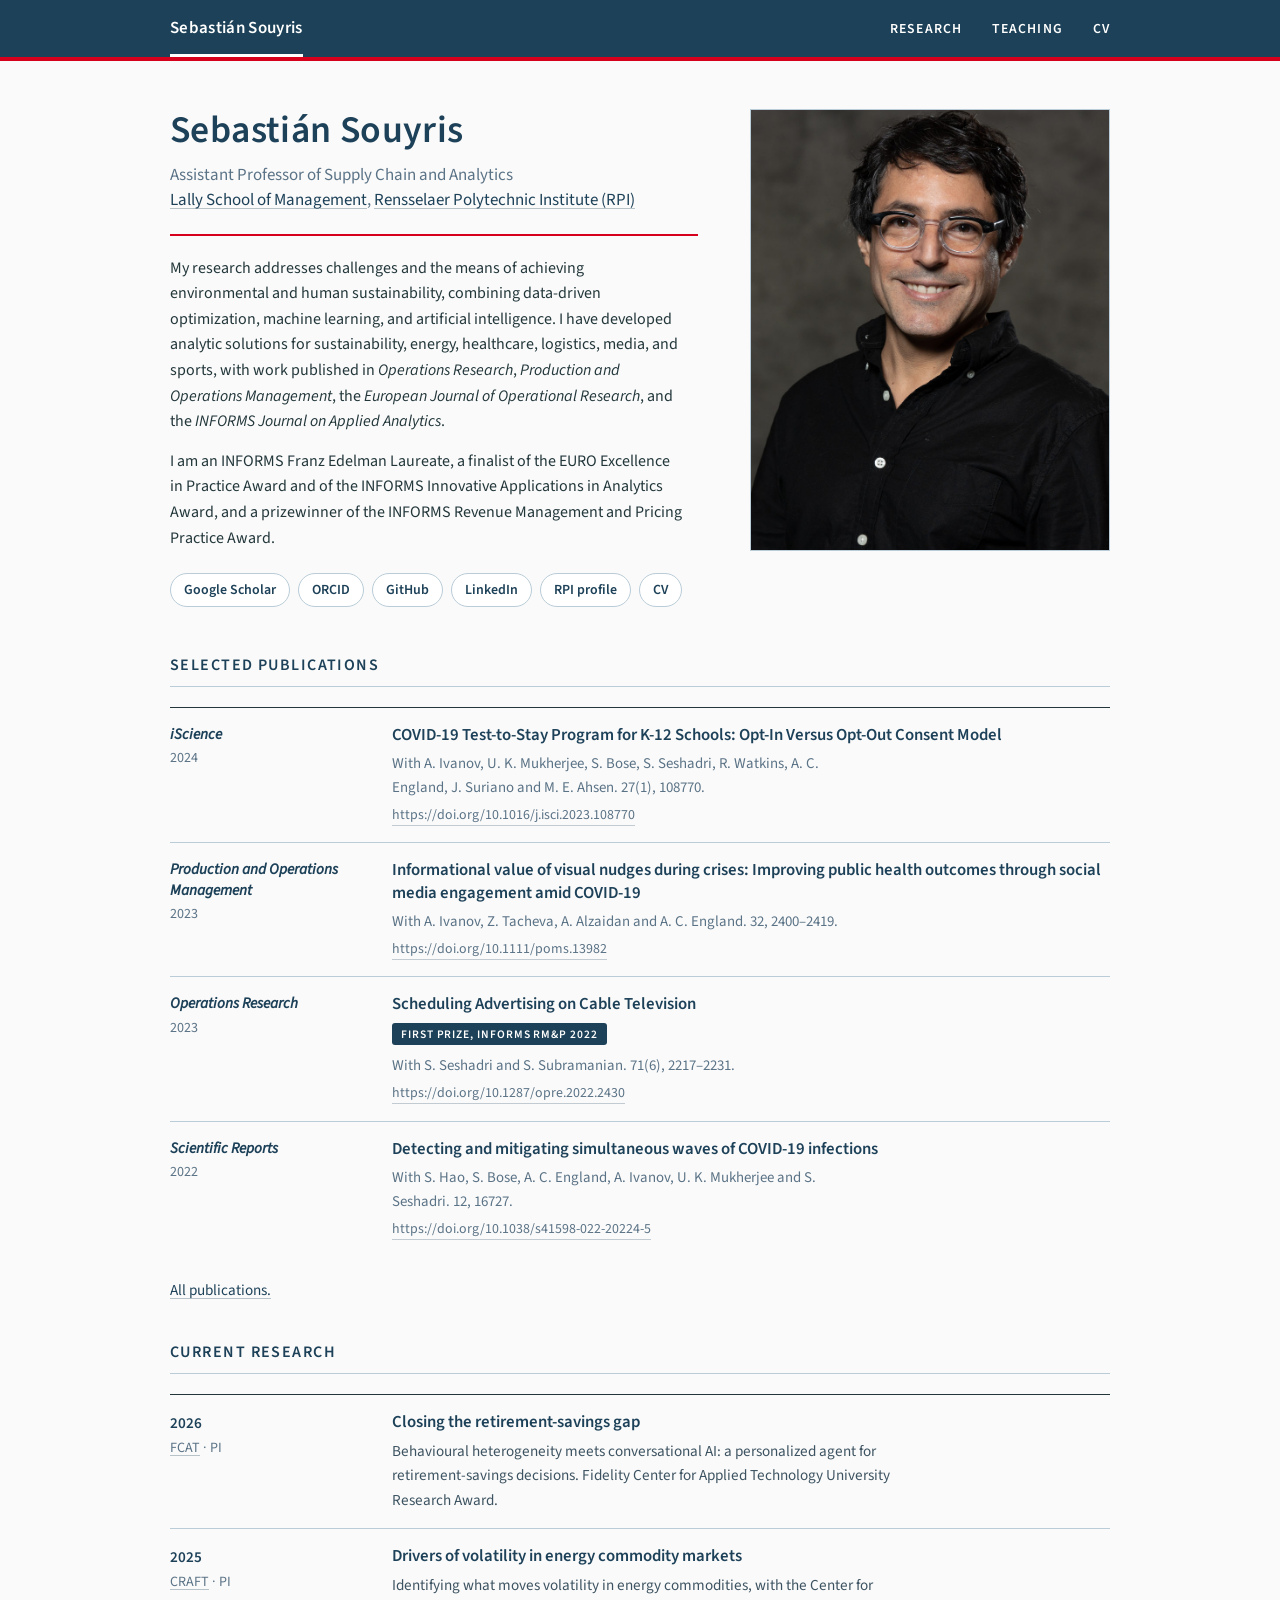
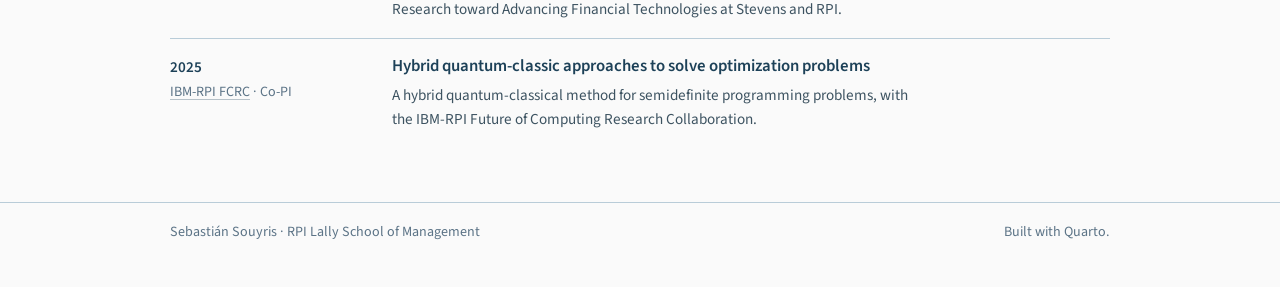
==== index.html @ 215066f9 "Publish 2026-09-21 19:26 UTC (src e7be179)" ====
<!DOCTYPE html>
<html xmlns="http://www.w3.org/1999/xhtml" lang="en" xml:lang="en"><head>

<meta charset="utf-8">
<meta name="generator" content="quarto-1.10.18">

<meta name="viewport" content="width=device-width, initial-scale=1.0, user-scalable=yes">

<meta name="description" content="Assistant Professor of Supply Chain and Analytics at the Lally School of Management, Rensselaer Polytechnic Institute. Data-driven optimization, machine learning and artificial intelligence for environmental and human sustainability.">

<title>Sebastián Souyris</title>
<style>
/* Default styles provided by pandoc.
** See https://pandoc.org/MANUAL.html#variables-for-html for config info.
*/
span.smallcaps{font-variant: small-caps;}
div.columns{display: flex; gap: 1.5em;}
div.column{flex: auto;}
@media screen {
div.columns{gap: min(4vw, 1.5em);}
div.column{overflow-x: auto;}
}
div.hanging-indent{margin-left: 1.5em; text-indent: -1.5em;}
ul.task-list{list-style: none;}
ul.task-list li input[type="checkbox"] {
  width: 0.8em;
  margin: 0 0.8em 0.2em -1em; /* quarto-specific, see https://github.com/quarto-dev/quarto-cli/issues/4556 */ 
  vertical-align: middle;
}
.display.math{display: block; text-align: center; margin: 0.5rem auto;}
</style>


<!-- ============================================================
     _includes/head.html
     Wired to `include-in-header` in _quarto.yml, so it reaches all five
     pages. It carries the stylesheet, the icons, and the half of the
     link-preview card that is the same on every page.

     The paths are relative and the site is served from the ORIGIN ROOT
     (https://ssouyris.com/ since September 2026, no path prefix), so
     "assets/site.css" resolves from every page. A course site under
     /MGMT_4100/ would need the same care in reverse; this one does not.

     THE OTHER HALF OF THE CARD IS WRITTEN BY og.py, the second
     post-render step: og:title, og:description and og:url differ per
     page and are derived there from the page's own <title> and
     description, so neither is written twice. Everything below is
     invariant, which is what makes a static include the right place for
     it.

     og:image IS ABSOLUTE AND HAS TO BE. A crawler is not a browser
     resolving a relative path against the document; LinkedIn, Slack and
     X drop a relative og:image silently, which is the usual reason a
     link renders as a bare grey rectangle. This is the one absolute URL
     on the site, and it costs no request at page load because nothing
     but a crawler ever fetches it.

     THE CARD AND THE ICONS ARE BUILT, NOT DRAWN BY HAND:
     `python3 _design/make-card.py` regenerates all three from the
     portrait and the palette. Run it when the photograph or the design
     changes; the outputs are committed.

     NO <meta name="robots"> HERE. The course decks carry a noindex meta;
     this site is meant to be found. publish.sh fails if one appears.
     ============================================================ -->
<link rel="stylesheet" href="assets/site.css">
<meta name="author" content="Sebastián Souyris">

<!-- The tab mark. A 48-pixel PNG rather than a .ico: every browser in
     use reads PNG here, and one file at one size is one thing to keep
     right. apple-touch-icon is the home-screen tile on iOS, which
     ignores rel="icon" and falls back to a screenshot without it. -->
<link rel="icon" href="assets/favicon.png" type="image/png">
<link rel="apple-touch-icon" href="assets/apple-touch-icon.png">

<meta property="og:type" content="profile">
<meta property="og:site_name" content="Sebastián Souyris">
<meta property="og:locale" content="en_US">
<meta property="og:image" content="https://ssouyris.com/assets/og-card.png">
<meta property="og:image:width" content="1200">
<meta property="og:image:height" content="630">
<meta property="og:image:alt" content="Sebastián Souyris, Assistant Professor of Supply Chain and Analytics at the RPI Lally School of Management">

<!-- summary_large_image is the full-width card. The default, "summary",
     crops the same file to a small square beside the text and wastes
     the photograph. -->
<meta name="twitter:card" content="summary_large_image">
<meta name="twitter:image" content="https://ssouyris.com/assets/og-card.png">
<meta name="twitter:image:alt" content="Sebastián Souyris, Assistant Professor of Supply Chain and Analytics at the RPI Lally School of Management">


<!-- og.py: generated, do not edit here -->
<meta property="og:title" content="Sebastián Souyris">
<meta property="og:description" content="Assistant Professor of Supply Chain and Analytics at the Lally School of Management, Rensselaer Polytechnic Institute. Data-driven optimization, machine learning and artificial intelligence for environmental and human sustainability.">
<meta property="og:url" content="https://ssouyris.com/">
<meta name="twitter:title" content="Sebastián Souyris">
<meta name="twitter:description" content="Assistant Professor of Supply Chain and Analytics at the Lally School of Management, Rensselaer Polytechnic Institute. Data-driven optimization, machine learning and artificial intelligence for environmental and human sustainability.">
<!-- /og.py -->
</head>

<body>

<!-- ============================================================
     _includes/nav.html
     Wired to `include-before-body`, so every page opens with it.

     The CURRENT-PAGE marker is not here. One file serves five pages, so
     each page sets its own by writing
         <style>#nav-research{box-shadow:inset 0 -3px 0 #fff}</style>
     inside its own body block. CSS in the body is valid and applies, and
     it keeps the whole nav in one file.

     THREE ITEMS, NOT FOUR, since September 2026. `Research` and
     `Publications` were two views of the same dataset: the working
     papers appeared on both, under different groupings, so every visitor
     arriving at the bar had to guess which one held what they wanted and
     the guess cost a page load either way.

     Research keeps the slot because it is the thinking, four areas and
     the argument for each, which is the thing Google Scholar and SSRN
     cannot give anyone. publications.html is still published, still
     indexed, and is reached three ways: a chip at the top of the
     research page, the home page's selected block, and the CV.

     `#nav-publications` IS DELIBERATELY STILL DEFINED in site.css.
     publications.html sets it in its own body block, finds nothing in
     the bar, and marks its parent Research instead, which is where a
     reader on that page believes they are.
     ============================================================ -->
<a class="skip" href="#content">Skip to content</a>
<div class="topbar">
  <div class="inner">
    <!-- THE BRAND IS THE NAME, since the evening of 13 September 2026.
         It read ssouyris.com for part of that day, to match the band
         across the top of the social card. The card, assets/og-card.png,
         still carries the domain, so the two no longer match; rebuild it
         with _design/make-card.py if they should. -->
    <a class="brand" id="nav-home" href="index.html">Sebastián Souyris</a>
    <nav aria-label="Main">
      <a id="nav-research" href="research.html">Research</a>
      <a id="nav-teaching" href="teaching.html">Teaching</a>
      <a id="nav-cv" href="cv.html">CV</a>
    </nav>
  </div>
</div>
<main id="content">

<header id="title-block-header">
<h1 class="title">Sebastián Souyris</h1>

</header>


<style>
  /* The brand IS the home link, so the home page marks itself there
     rather than on a nav item that does not exist. A border-bottom
     would collide with the bar's own 4px red rule, so this is an
     inset shadow sitting just above it.

     WHITE, not red, since 13 September 2026. The mechanism here was
     always right and the four nav items copied the wrong one for a
     month; when they were fixed, the colour was measured too. Red on
     the navy bar is 1.99:1, under the 3:1 a state indicator wants.
     White is 10.77:1 and matches the type it sits beneath. */
  #nav-home { box-shadow: inset 0 -3px 0 #fff; }
</style>

<div class="band">
  <!-- THREE GRID CHILDREN, not two, and that is what makes the
       photograph end where the prose does. The text above the chips is
       its own element, so the image can stretch to exactly that height
       and no further; with the chips inside the text column the image
       would have to run past the last line to reach them. -->
  <div class="hero">
    <div class="hero-text">
      <h1>Sebastián Souyris</h1>
      <p class="role">Assistant Professor of Supply Chain and Analytics<br>
      <a href="https://lally.rpi.edu/" target="_blank" rel="noopener">Lally School of Management</a>,
      <a href="https://www.rpi.edu/" target="_blank" rel="noopener">Rensselaer Polytechnic Institute (RPI)</a></p>
      <div class="rule"></div>
      <p class="bio">My research addresses challenges and the means of
      achieving environmental and human sustainability, combining
      data-driven optimization, machine learning, and artificial
      intelligence. I have developed analytic solutions for
      sustainability, energy, healthcare, logistics, media, and sports,
      with work published in <em>Operations Research</em>,
      <em>Production and Operations Management</em>, the <em>European
      Journal of Operational Research</em>, and the <em>INFORMS Journal
      on Applied Analytics</em>.</p>
      <p class="bio">I am an INFORMS Franz Edelman Laureate, a finalist
      of the EURO Excellence in Practice Award and of the INFORMS
      Innovative Applications in Analytics Award, and a prizewinner of
      the INFORMS Revenue Management and Pricing Practice Award.</p>
    </div>

    <!-- The `width`/`height` attributes are the file's real pixel
         dimensions, so the browser reserves the right box before the
         image arrives and nothing jumps. The CSS overrides both; these
         are the aspect ratio, not the display size.

         820 x 1218 is the web copy that `python3 _design/make-portrait.py`
         derives from the full-resolution original in `_design/`. The hero
         draws it 360 CSS pixels wide and `object-fit: cover` scales to
         the box's full width, so a 2x display needs 720 and 820 leaves
         margin. Run that script and update these two numbers together. -->
    <img class="portrait" src="assets/sebastian_souyris_portrait.jpg" alt="Sebastián Souyris" width="820" height="1218">

    <div class="chips">
      <a href="https://scholar.google.com/citations?user=FdBsldYAAAAJ&amp;hl=en" target="_blank" rel="noopener">Google Scholar</a>
      <a href="https://orcid.org/0000-0003-3580-8205" target="_blank" rel="noopener">ORCID</a>
      <a href="https://github.com/ssouyris" target="_blank" rel="noopener">GitHub</a>
      <a href="https://www.linkedin.com/in/sebastian-souyris/" target="_blank" rel="noopener">LinkedIn</a>
      <a href="https://faculty.rpi.edu/sebastian-souyris" target="_blank" rel="noopener">RPI profile</a>
      <a href="https://rpi.box.com/s/ws2qehr54d5icou5kx9tjodp3u2fgahl" target="_blank" rel="noopener">CV</a>
    </div>
  </div>

  <!-- SELECTED PUBLICATIONS SITS ABOVE THE CURRENT BLOCK, ON PURPOSE.
       Until September 2026 the front page named its journals and linked
       to nothing: 217 words, 15 links, zero citations [measured]. A dean
       or an editor who read one screen and left had seen an assertion
       and no evidence.

       THE FOUR PAPERS ARE SEBASTIÁN'S CHOICE [21 September 2026]: the
       four most recent of 2022 to 2024, newest first. The first
       selection was one paper for each journal the bio names; two of
       those journals, EJOR and the INFORMS Journal on Applied Analytics,
       are no longer represented here, and iScience and Scientific
       Reports are here without being named in the bio.

       WHY ABOVE RATHER THAN BELOW. The page is meant to END on the
       current block, which is the decision that removed the four
       navigation cards. Putting the record between the bio and the
       current work keeps that ending, and it reads in the right order
       anyway: the sentence, then its evidence, then what is next.

       THE LEFT COLUMN IS THE JOURNAL, not the year. In the block below
       it the year leads, because a project is placed in time. A paper is
       placed by where it appeared, so the column reads down as
       iScience, POM, Operations Research, Scientific Reports, which is
       the credential doing its own work.

       Titles are exact and unabbreviated: an editor arriving here is
       checking one against a reference list. Author lists are cut to the
       coauthors, since the whole page is his. Every DOI on this block is
       the Crossref-resolved one, the same string publications.html
       carries; the two have to stay in step. -->
  <section class="sec">
    <h2>Selected publications</h2>
    <div class="now now-pubs">
      <article>
        <div class="when"><em>iScience</em>2024</div>
        <div>
          <h3>COVID-19 Test-to-Stay Program for K-12 Schools: Opt-In Versus Opt-Out Consent Model</h3>
          <p>With A. Ivanov, U. K. Mukherjee, S. Bose, S. Seshadri, R. Watkins, A. C. England, J. Suriano and M. E. Ahsen. 27(1), 108770.</p>
          <span class="doi"><a href="https://doi.org/10.1016/j.isci.2023.108770" target="_blank" rel="noopener">https://doi.org/10.1016/j.isci.2023.108770</a></span>
        </div>
      </article>
      <article>
        <div class="when"><em>Production and Operations Management</em>2023</div>
        <div>
          <h3>Informational value of visual nudges during crises: Improving public health outcomes through social media engagement amid COVID-19</h3>
          <p>With A. Ivanov, Z. Tacheva, A. Alzaidan and A. C. England. 32, 2400–2419.</p>
          <span class="doi"><a href="https://doi.org/10.1111/poms.13982" target="_blank" rel="noopener">https://doi.org/10.1111/poms.13982</a></span>
        </div>
      </article>
      <article>
        <div class="when"><em>Operations Research</em>2023</div>
        <div>
          <h3>Scheduling Advertising on Cable Television</h3><span class="mark"><a href="https://www.informs.org/Recognizing-Excellence/Community-Prizes/Revenue-Management-and-Pricing/Revenue-Management-and-Pricing-Practice-Award" target="_blank" rel="noopener">First prize, INFORMS RM&amp;P 2022</a></span>
          <p>With S. Seshadri and S. Subramanian. 71(6), 2217–2231.</p>
          <span class="doi"><a href="https://doi.org/10.1287/opre.2022.2430" target="_blank" rel="noopener">https://doi.org/10.1287/opre.2022.2430</a></span>
        </div>
      </article>
      <article>
        <div class="when"><em>Scientific Reports</em>2022</div>
        <div>
          <h3>Detecting and mitigating simultaneous waves of COVID-19 infections</h3>
          <p>With S. Hao, S. Bose, A. C. England, A. Ivanov, U. K. Mukherjee and S. Seshadri. 12, 16727.</p>
          <span class="doi"><a href="https://doi.org/10.1038/s41598-022-20224-5" target="_blank" rel="noopener">https://doi.org/10.1038/s41598-022-20224-5</a></span>
        </div>
      </article>
    </div>
    <p class="more"><a href="publications.html">All publications.</a></p>
  </section>

  <!-- The one part of the site that goes stale on its own, so it is
       three hand-written entries rather than a generated listing: a
       listing page would need its own JS and CSS and would be the only
       thing here reaching outside itself. -->
  <section class="sec">
    <h2>Current research</h2>
    <div class="now">
      <article>
        <div class="when">2026<em><a href="https://www.fcatalyst.com/university-awards" target="_blank" rel="noopener">FCAT</a> · PI</em></div>
        <div>
          <h3>Closing the retirement-savings gap</h3>
          <p>Behavioural heterogeneity meets conversational AI: a
          personalized agent for retirement-savings decisions. Fidelity
          Center for Applied Technology University Research Award.</p>
        </div>
      </article>
      <article>
        <div class="when">2025<em><a href="https://www.stevens.edu/craft" target="_blank" rel="noopener">CRAFT</a> · PI</em></div>
        <div>
          <h3>Drivers of volatility in energy commodity markets</h3>
          <p>Identifying what moves volatility in energy commodities,
          with the Center for Research toward Advancing Financial
          Technologies at Stevens and RPI.</p>
        </div>
      </article>
      <article>
        <div class="when">2025<em><a href="https://fcrc.rpi.edu/" target="_blank" rel="noopener">IBM-RPI FCRC</a> · Co-PI</em></div>
        <div>
          <h3>Hybrid quantum-classic approaches to solve optimization problems</h3>
          <p>A hybrid quantum-classical method for semidefinite
          programming problems, with the IBM-RPI Future of Computing
          Research Collaboration.</p>
        </div>
      </article>
    </div>
  </section>
  <!-- THE PAGE ENDS HERE, ON PURPOSE. A four-block `nav.ways` sat below
       this section with one card per page. It repeated the top bar, which
       is on every page and already carries the same four destinations,
       and it was removed with nothing in its place [Sebastián, Sept 2026].
       The `.ways` rules went out of site.css with it rather than being
       left as dead CSS; recover both from git history if wanted. -->
</div>

</main>
<!-- ============================================================
     _includes/foot.html
     Wired to `include-after-body`. It closes the <main> that nav.html
     opened, which is why the two files are a pair: dropping one from
     _quarto.yml leaves the document unbalanced.
     ============================================================ -->
<footer class="sitefoot">
  <div class="inner">
    <div>
      <a href="https://faculty.rpi.edu/sebastian-souyris" target="_blank" rel="noopener">Sebastián Souyris</a>
      ·
      <a href="https://www.rpi.edu/" target="_blank" rel="noopener">RPI</a>
      <a href="https://lally.rpi.edu/" target="_blank" rel="noopener">Lally School of Management</a>
    </div>
    <div>Built with <a href="https://quarto.org/" target="_blank" rel="noopener">Quarto</a>.</div>
  </div>
</footer>

<!-- ============================================================
     THE ONLY SCRIPT THIS SITE WRITES. Three jobs, no dependency, no
     request.

     ONE, IT LABELS THE CURRENT PAGE FOR A SCREEN READER. The marker a
     sighted reader sees is a white underline, drawn in CSS. A screen
     reader cannot see it, so without a label it reads the four nav
     links with nothing to separate the page you are on from the three
     you are not. `aria-current="page"` is that label and it renders
     nothing.

     IT FINDS THE LINK BY READING THE MARKER RATHER THAN BY MATCHING THE
     URL. One include serves five pages, so each page draws its own
     marker with a one-line <style> in its body. A URL map here would be
     a second copy of that knowledge and would drift: publications.html
     deliberately marks Research, since Publications has no nav item of
     its own, and a map would have to know that. Reading the computed
     inset shadow cannot disagree with what is on screen, because it IS
     what is on screen. Nothing else in the bar sets an inset shadow
     [measured: box-shadow appears in one declaration in site.css].

     TWO, IT PUBLISHES THE STICKY BAR'S MEASURED HEIGHT as --barclear,
     which site.css adds to the scroll-margin of every linked section so
     a heading jumped to from the CV index lands below the bar instead
     of under it.

     WHY MEASURE RATHER THAN HARDCODE. The bar's height is not a
     function of viewport width. Its five nav items wrap against the
     brand, so between 320 and 700 pixels the height moves 58, 120, 58,
     162, 120 and back, flipping every four pixels in places [measured,
     one render, 96 widths]. A fixed scroll-margin is therefore right at
     some widths and wrong at others by up to 100 pixels, and no set of
     media queries fixes a value that is not monotonic in the thing the
     query tests.

     ResizeObserver fires on the wrap itself, not on resize, so it
     catches the case a resize listener misses: a font loading late and
     pushing the nav onto a second line after layout has settled.

     THREE, IT BUILDS THE EMAIL ADDRESS ON A CLICK, so no page carries it
     for a harvester to read. The address exists below only as two
     strings, the part before the @ and the part after, and they are
     joined into a mail link only when a visitor clicks a link marked
     data-mail. Every Email link carries data-mail and a fallback href
     (#contact on cv.html, the section the link sits in). A bot reading
     the HTML finds a link to a section and no address.

     IT IS ITS OWN FUNCTION, after the first, so the early returns there
     (no bar, no ResizeObserver) cannot skip it.

     THE FIRST TWO FAIL SAFE. If the script never runs, the visible marker
     is unaffected (it is CSS), the aria label is simply absent, and the
     --barclear fallback in the CSS (61px, the desktop height) applies,
     so the only cost is a heading landing under the bar at some narrow
     widths.

     THE THIRD DOES NOT, ON PURPOSE. With scripts off, an Email link opens
     its fallback and the address is nowhere on it. The only way to give a
     scripts-off visitor the address is to publish it, which is what this
     job exists to avoid. So the Email links are the one thing on the
     site that depends on this file.
     ============================================================ -->
<script>
  (function () {
    var bar = document.querySelector('.topbar');
    if (!bar) return;

    var links = bar.querySelectorAll('a');
    for (var i = 0; i < links.length; i++) {
      if (getComputedStyle(links[i]).boxShadow.indexOf('inset') > -1) {
        links[i].setAttribute('aria-current', 'page');
        break;
      }
    }

    if (!window.ResizeObserver) return;
    var set = function () {
      document.documentElement.style.setProperty(
        '--barclear', Math.round(bar.getBoundingClientRect().height) + 'px');
    };
    new ResizeObserver(set).observe(bar);
    set();
  })();

  (function () {
    var parts = ['souyrs', 'rpi.edu'];
    var links = document.querySelectorAll('a[data-mail]');
    for (var i = 0; i < links.length; i++) {
      links[i].addEventListener('click', function (e) {
        e.preventDefault();
        window.location.href = 'mailto:' + parts.join('@');
      });
    }
  })();
</script>




</body></html>
---- assets/site.css ----
/* ============================================================
   site.css
   The whole visual system for https://ssouyris.com/.

   The palette is the deck theme's, repeated rather than imported: these
   pages render through Quarto's html format, which never compiles
   theme.scss. Keep these seven values in step with
   Slide-deck-template/_extensions/slide-deck/theme.scss lines 36-49 if
   the palette ever moves.

   Paths here are relative to THIS FILE, which lands at
   _output/assets/site.css, so assets/fonts/x.woff2 is fonts/x.woff2.
   ============================================================ */

:root {
  --deckblue: #1D4158;
  --rpired:   #D6001C;
  --ink:      #23373B;
  --paper:    #FAFAFA;
  --gray:     #B9CCD8;
  --tint:     #EFF2F3;
  --muted:    #5B7386;

  --gutter: 52px;

  /* The sticky bar's height, overwritten at runtime by the script in
     _includes/foot.html with the value it measures. 61px is the
     desktop height and is what applies if that never runs. Declared
     here so the fallback lives in one place rather than inside the
     `var()` call that uses it. */
  --barclear: 61px;

  /* THE ONE NUMBER THAT SETS THE PAGE'S WIDTH, and it is derived rather
     than chosen. The nav bar, every section hairline and the footer all
     take it, so the content column is `--measure` minus two gutters:

         1044 - 2 x 52 = 940

     940 is the hero's width, which is itself forced (see the long note
     above `.hero`: the bio at a readable 64ch plus a photograph that
     stays portrait-shaped comes to about 940, and stretching the pair
     wider opens a hole in the middle).

     It was 1180 until 13 September 2026. The hero was capped at 940
     while everything else kept the full 1076px content column, so the
     photograph's right edge stopped 136px short of the nav's last item
     and of every hairline below it [measured at 1440 and 1600]. Two
     right edges on one page, 136px apart, is the kind of thing that
     reads as "the page is too wide" without the cause being obvious.
     Sebastián saw it and asked for the menu to come left to the photo.

     Change this and the whole site moves together. Do not reintroduce a
     width on any single block: that is what broke the alignment. */
  --measure: 1044px;
}

/* ------------------------------------------------------------
   The two faces, from the same woff2 files the decks load.

   Two unicode ranges each. The latin file covers ASCII and the common
   accents; latin-ext covers the rest, and this site needs it: Cortés,
   Ordoñez, Durán, Sauré, Ramírez and Alarcón all appear in the
   publication list, and without the ext file the browser falls back
   mid-word and the accented letter changes typeface.
   ------------------------------------------------------------ */
@font-face {
  font-family: "Source Sans 3"; font-style: normal; font-weight: 400;
  font-display: swap;
  src: url("fonts/source-sans-3-latin-400-normal.woff2") format("woff2");
  unicode-range: U+0000-00FF,U+0131,U+0152-0153,U+02BB-02BC,U+02C6,U+02DA,
    U+02DC,U+0304,U+0308,U+0329,U+2000-206F,U+20AC,U+2122,U+2191,U+2193,
    U+2212,U+2215,U+FEFF,U+FFFD;
}
@font-face {
  font-family: "Source Sans 3"; font-style: normal; font-weight: 400;
  font-display: swap;
  src: url("fonts/source-sans-3-latin-ext-400-normal.woff2") format("woff2");
  unicode-range: U+0100-02BA,U+02BD-02C5,U+02C7-02CC,U+02CE-02D7,U+02DD-02FF,
    U+0304,U+0308,U+0329,U+1D00-1DBF,U+1E00-1E9F,U+1EF2-1EFF,U+2020,
    U+20A0-20AB,U+20AD-20C0,U+2113,U+2C60-2C7F,U+A720-A7FF;
}
@font-face {
  font-family: "Source Sans 3"; font-style: normal; font-weight: 600;
  font-display: swap;
  src: url("fonts/source-sans-3-latin-600-normal.woff2") format("woff2");
  unicode-range: U+0000-00FF,U+0131,U+0152-0153,U+02BB-02BC,U+02C6,U+02DA,
    U+02DC,U+0304,U+0308,U+0329,U+2000-206F,U+20AC,U+2122,U+2191,U+2193,
    U+2212,U+2215,U+FEFF,U+FFFD;
}
@font-face {
  font-family: "Source Sans 3"; font-style: normal; font-weight: 600;
  font-display: swap;
  src: url("fonts/source-sans-3-latin-ext-600-normal.woff2") format("woff2");
  unicode-range: U+0100-02BA,U+02BD-02C5,U+02C7-02CC,U+02CE-02D7,U+02DD-02FF,
    U+0304,U+0308,U+0329,U+1D00-1DBF,U+1E00-1E9F,U+1EF2-1EFF,U+2020,
    U+20A0-20AB,U+20AD-20C0,U+2113,U+2C60-2C7F,U+A720-A7FF;
}
@font-face {
  font-family: "Source Sans 3"; font-style: italic; font-weight: 400;
  font-display: swap;
  src: url("fonts/source-sans-3-latin-400-italic.woff2") format("woff2");
  unicode-range: U+0000-00FF,U+0131,U+0152-0153,U+02BB-02BC,U+02C6,U+02DA,
    U+02DC,U+0304,U+0308,U+0329,U+2000-206F,U+20AC,U+2122,U+2191,U+2193,
    U+2212,U+2215,U+FEFF,U+FFFD;
}
@font-face {
  font-family: "Source Sans 3"; font-style: italic; font-weight: 400;
  font-display: swap;
  src: url("fonts/source-sans-3-latin-ext-400-italic.woff2") format("woff2");
  unicode-range: U+0100-02BA,U+02BD-02C5,U+02C7-02CC,U+02CE-02D7,U+02DD-02FF,
    U+0304,U+0308,U+0329,U+1D00-1DBF,U+1E00-1E9F,U+1EF2-1EFF,U+2020,
    U+20A0-20AB,U+20AD-20C0,U+2113,U+2C60-2C7F,U+A720-A7FF;
}

/* ------------------------------------------------------------
   Base
   ------------------------------------------------------------ */
*, *::before, *::after { box-sizing: border-box; }

/* Quarto builds its own <header id="title-block-header"> from the YAML
   `title:`, which would sit above the nav as a second banner. The title
   stays in the YAML because it is what fills <title> and the tab. */
header#title-block-header { display: none !important; }

body {
  margin: 0;
  background: var(--paper);
  color: var(--ink);
  font-family: "Source Sans 3", "Helvetica Neue", "Segoe UI", Helvetica,
               Arial, sans-serif;
  font-size: 16px;
  line-height: 1.6;
  -webkit-font-smoothing: antialiased;
}
/* LINKS CARRY NO UNDERLINE AT REST, with one scoped exception below.
   The colour separates them from the body text; the underline arrives on
   hover, which is where a reader asks "is this clickable?". The CV page
   alone holds forty links inside tables, and underlining them all at rest
   turned the page into a field of rules. */
a { color: var(--deckblue); text-decoration: none; }
a:hover, a:focus {
  color: var(--rpired);
  text-decoration: underline; text-decoration-thickness: 1px;
  text-underline-offset: 2px;
}

/* ------------------------------------------------------------
   THE EXCEPTION, AND IT IS A CONFORMANCE REQUIREMENT RATHER THAN A
   PREFERENCE. WCAG 1.4.1 Use of Color, Level A: colour may not be the
   only way a link is distinguished from the text around it. The
   threshold for identifying something by colour alone is 3:1 against
   its surroundings.

   Measured: --deckblue #1D4158 against --ink #23373B is 1.16:1. A
   reader with deuteranopia sees an unbroken run of text.

   NO BLUE FIXES THIS. The whole range was walked against both the body
   colour and the ground [measured]:

       link        vs body text    vs paper
       #1D4158       1.16            10.32   (current)
       #15406B       1.18            10.17
       #1257A0       1.72             6.95
       #0B5CA8       1.85             6.47   (already too bright for the page)

   Every value approaching 3:1 against the ink loses its contrast against
   the paper. A non-colour cue is the only conformant option, so the 37
   links that sit inside a sentence get one.

   SCOPE IS THE WHOLE DESIGN OF THIS RULE. A link that is the entire
   content of a chip, a nav item, a .doi line or a table cell is
   identified by position, the same way a menu item is, and stays bare.
   Only a link with text running either side of it is ambiguous. That is
   17 of the CV's links rather than all forty, which is what the original
   objection was about.

   The underline is set at 30% alpha and pushed 3px clear of the
   baseline, which is how the FT and the NYT set in-body links: present
   to the eye, quiet enough not to read as a rule. On hover it goes to
   full strength along with the colour change.
   ------------------------------------------------------------ */
.hero .role a,
main p a,
main .lede a,
table.rows td a,
.now .when a {
  text-decoration: underline;
  text-decoration-thickness: 1px;
  text-decoration-color: rgba(29, 65, 88, .30);
  text-underline-offset: 3px;
}
.hero .role a:hover, .hero .role a:focus,
main p a:hover, main p a:focus,
main .lede a:hover, main .lede a:focus,
table.rows td a:hover, table.rows td a:focus,
.now .when a:hover, .now .when a:focus {
  text-decoration-color: currentColor;
}

/* The DOI line is handled where it is defined, further down: it already
   uses a border-bottom rather than text-decoration, for a reason given
   there, so its rest state is set on that border instead. */
em { font-style: italic; }

/* The skip link is invisible until a keyboard lands on it. Every page
   opens with a nav of five items, and without this a screen-reader or
   keyboard user walks all five on every page before reaching content. */
.skip {
  position: absolute; left: -9999px; top: 0; z-index: 20;
  background: var(--rpired); color: #fff; padding: 10px 16px;
  font-weight: 600; text-decoration: none;
}
.skip:focus { left: 0; color: #fff; }

/* ------------------------------------------------------------
   The bar every page carries
   ------------------------------------------------------------ */
.topbar {
  background: var(--deckblue);
  border-bottom: 4px solid var(--rpired);
  position: sticky; top: 0; z-index: 10;
}
.topbar .inner {
  max-width: var(--measure); margin: 0 auto;
  padding: 0 var(--gutter);
  display: flex; align-items: center; justify-content: space-between;
  gap: 20px; flex-wrap: wrap;
}
/* THE BRAND IS THE DOMAIN, IN LOWERCASE. It was uppercase for one
   round, matching the social card's top band, and Sebastián asked for
   lowercase instead.

   The tracking came down with the case. The card's 0.136em is right for
   capitals, which need air between them to stay legible; the same value
   on lowercase pulls the word apart and reads as a mistake. .02em is
   enough to keep the domain from looking cramped beside the 4px red
   rule and no more.

   The size goes back up to 1.06rem: lowercase occupies less width and
   reads smaller than capitals at the same value. It stays larger than
   the nav items on the right (.86rem) so the bar still has an anchor. */
.brand {
  color: #fff; text-decoration: none; font-weight: 600; font-size: 1.06rem;
  letter-spacing: .02em; padding: 15px 0;
}
.brand:hover, .brand:focus { color: #fff; opacity: .82; }
/* THE NEGATIVE MARGIN IS WHAT CENTRES THE CURRENT-PAGE MARKER, and it
   pairs with the padding on `:last-child` below. Read the two together.

   The last item used to carry `padding-right: 0` so that its box ended
   exactly on the content column's right edge. That kept the TEXT flush,
   which is right, but it left the item's padding box 15px wider on the
   left than on the right, and the marker is an inset shadow that spans
   that box: under CV the white rule ran from 1158 to 1190 while the
   letters ran from 1173 to 1190, overhanging 15px on one side and 0 on
   the other [measured].

   So the padding goes back to symmetric and the whole nav is pulled
   right by the same 15px instead. The text still ends on the content
   edge, the marker is now centred on it, and the 15px of box that hangs
   past the edge is navy on navy inside the gutter. */
.topbar nav { display: flex; flex-wrap: wrap; margin-right: -15px; }
.topbar nav a {
  color: #fff; text-decoration: none; font-size: .86rem; font-weight: 600;
  letter-spacing: .08em; text-transform: uppercase;
  padding: 17px 15px; border-bottom: 3px solid transparent;
  margin-bottom: -3px;
}
/* Symmetric, like every other item. See the negative margin above. */
.topbar nav a:last-child { padding-right: 15px; }
.topbar nav a:hover, .topbar nav a:focus {
  color: #fff; background: rgba(255,255,255,.09);
}
/* THE CURRENT-PAGE MARKER, and it was invisible on every page from the
   first render until 13 September 2026.

   Each page marks its own item in a <style> block in its own body,
   because include-before-body serves one nav file to all five, and the
   declaration it wrote was `border-bottom-color: var(--rpired)`. The nav
   item's border-bottom is 3px with `margin-bottom: -3px`, so it lands at
   y 57-60. The bar's own rule is 4px of the SAME RED at y 57-61
   [measured]. The marker was painted inside the rule, red on red,
   1.00:1. Nothing was ever shown.

   index.qmd already knew this. Its comment says a border-bottom "would
   collide with the bar's own 4px red rule, so this is an inset shadow
   sitting just above it", and the brand marker has been a box-shadow
   since day one. The reasoning was never carried across to the nav.

   So the nav uses the brand's mechanism, with one change: WHITE rather
   than red. An inset shadow paints inside the link's own box, which is
   navy, and red on navy is 1.99:1 against the 3:1 a state indicator
   wants. White is 10.77:1 and matches the type it sits under. */
/* MATCHED BY THE ONE-LINE <style> EACH PAGE WRITES IN ITS OWN BODY, by
   id: `#nav-cv{box-shadow:inset 0 -3px 0 #fff}`. This rule holds the
   shape so the pages only restate the id.

   It used to read `[aria-current="page"], .is-current`, and NOTHING ON
   THE SITE SET EITHER [measured]: two selectors that matched zero
   elements on all five pages while the marker was really being drawn by
   the per-page blocks.

   aria-current IS set now, by the script in _includes/foot.html, which
   finds the marked link by reading this declaration back off the
   computed style. DELIBERATELY NOT A SELECTOR HERE: if
   `[aria-current="page"]` also drew the shadow, the script's test would
   be reading its own output. The attribute is for a screen reader, this
   declaration is for the eye, and they are kept one-directional. */
.topbar nav a.is-current {
  box-shadow: inset 0 -3px 0 #fff;
}

/* ------------------------------------------------------------
   Page furniture
   ------------------------------------------------------------ */
.band { max-width: var(--measure); margin: 0 auto; padding: 0 var(--gutter); }
main { display: block; }

.pagehead { padding: 40px 0 6px; }
.pagehead h1 {
  margin: 0; font-size: 2.05rem; font-weight: 600; color: var(--deckblue);
  letter-spacing: .01em;
}
.pagehead p.stand {
  margin: 12px 0 0; font-size: 1.06rem; color: var(--muted);
  max-width: 68ch; line-height: 1.6;
}

section.sec { padding: 38px 0 0; }
section.sec > h2 {
  margin: 0 0 16px; font-size: 1rem; font-weight: 600; color: var(--deckblue);
  text-transform: uppercase; letter-spacing: .09em;
  padding-bottom: 7px; border-bottom: 1px solid var(--gray);
}
section.sec h3 { font-size: 1.05rem; color: var(--deckblue); font-weight: 600;
  margin: 0; }
p { margin: 13px 0; }
p.lede { font-size: 1.08rem; max-width: 66ch; }

/* ------------------------------------------------------------
   Home: the hero

   THE PHOTOGRAPH SITS ON THE RIGHT AND ENDS WHERE THE PROSE ENDS.

   Two named areas in one column each, and a third row for the chips:

       text   photo
       chips  photo(no)

   The grid is two columns and two rows. `.hero-text` takes row 1 of
   column 1, `.chips` row 2 of column 1, and the image row 1 of column 2
   alone. Because a grid item stretches to its row by default, the image
   fills exactly the height of the text above the chips, which is what
   makes its bottom edge land on the last line of the bio rather than on
   the chips below it.

   `object-fit: cover` with `object-position` a little above centre is
   what lets a fixed box hold a portrait of any proportion without
   distorting it: the image is scaled to fill and the overflow is
   cropped from the bottom, where a portrait has least to lose.
   ------------------------------------------------------------ */
/* THE HERO SETS THE PAGE'S WIDTH, and carries no width of its own.

   The arithmetic runs one way. The bio is capped at a readable measure
   (509px at 64ch) and the photograph has to stay roughly portrait-shaped
   or `cover` starts cropping his shoulders: at 442px tall, its natural
   width is 297px, and it is drawn at 360. Text plus gap plus photo is
   about 940px, so 940 is what the content column should be, and
   `--measure` is set to 940 plus two gutters for exactly that reason.

   Stretching the pair wider does not work: at the old 1076px column it
   left 244px of dead air in the middle [measured], because widening
   either side is blocked (a 70-character measure is the limit of
   comfortable reading, and a photograph wide enough to close the
   distance is no longer a portrait).

   The first fix capped THE HERO at 940 and left the rest of the page at
   1076. That traded a hole in the middle for two right edges 136px
   apart, which is worse: the photograph stopped short of the nav and of
   every hairline under it. Setting the page to the hero instead makes
   one edge for everything. So: no max-width here. */
.hero {
  display: grid;
  grid-template-columns: 1fr var(--portrait-w, 360px);
  grid-template-rows: auto auto;
  column-gap: 40px;
  padding: 48px 0 8px;
}
.hero-text { grid-column: 1; grid-row: 1; }
/* The chips span BOTH columns. Held to column 1 they were confined to
   the text's 540px and the sixth one wrapped to a second line; across
   the full 940px the six sit on one row, and the run of pills anchors
   the whole hero block rather than just the prose half. */
.hero .chips { grid-column: 1 / -1; grid-row: 2; }
.hero img.portrait {
  grid-column: 2; grid-row: 1;
  align-self: stretch;
  width: 100%;
  /* `height: 0` WITH `min-height: 100%`, and the pair is load-bearing.
     A row sized `auto` takes the tallest item in it, and an image's
     intrinsic height counts: at 320px wide this portrait is 475px tall,
     which was taller than the prose and so the image was setting the
     row height and then filling it, landing 32px below the last line
     [measured]. `height: 0` drops its contribution to the row to
     nothing, so the row is sized by the text alone; `min-height: 100%`
     then stretches it back to exactly that height. */
  height: 0; min-height: 100%;
  object-fit: cover; object-position: 50% 22%;
  display: block;
  border: 1px solid var(--gray); background: var(--tint);
}
.hero h1 {
  margin: 0; font-size: 2.35rem; font-weight: 600; color: var(--deckblue);
  letter-spacing: .01em; line-height: 1.16;
}
.hero .role { margin: 10px 0 0; font-size: 1.06rem; color: var(--muted);
  line-height: 1.5; }
/* The rule stops just past the prose rather than running the width of
   the column. Both take their measure from one variable so they cannot
   drift: the bio is capped at it, the rule overhangs by two characters,
   which at this size is about 16px [measured: text box 512px, rule
   528px, column 712px]. */
.hero { --bio-measure: 64ch; }
.hero .rule {
  height: 2px; background: var(--rpired); margin: 20px 0;
  max-width: calc(var(--bio-measure) + 2ch);
}
.hero p.bio { margin: 0 0 14px; max-width: var(--bio-measure); }
.hero p.bio:last-child { margin-bottom: 0; }

.chips { display: flex; flex-wrap: wrap; gap: 8px; margin: 22px 0 0; }
.chips a {
  border: 1px solid var(--gray); background: #fff; color: var(--deckblue);
  padding: 5px 13px; border-radius: 999px; font-size: .87rem;
  text-decoration: none; font-weight: 600;
}
/* BLUE IS THE DEFAULT PILL, not red. A filled pill is a strong shape
   and red made it an alert; the deck blue is the nav bar's own colour,
   so a filled pill reads as part of the site. Red survives as a line,
   in the nav underline and the hero rule, where it points rather than
   fills. */
.chips a:hover, .chips a:focus {
  background: var(--deckblue); border-color: var(--deckblue); color: #fff;
  text-decoration: none;
}
/* `.chips span` was here, for a chip that is a label rather than a link.
   No such chip exists on any page [measured], so the rule is gone. The
   `.jumps` eyebrow is a sibling of `.chips`, not a child of it. */

/* ------------------------------------------------------------
   THE SECTION INDEX, on the CV page only.

   That page is ten sections and about four screens with no way to reach
   the sixth one except by scrolling past five. Every other page here is
   one or two screens and needs nothing.

   It reuses the pill rather than inventing a second shape, and the row
   is LABELLED instead of arrowed. Ten chips each carrying a down-arrow
   is ten decorative characters in one line; the eyebrow says the same
   thing once, in the uppercase letterspaced treatment the section
   headings already use, so the row reads as a heading with its contents
   beside it.

   The labels are shortened from the headings they point at: "Academic"
   for "Academic appointments". The long forms put the row over three
   lines at 1180px, at which width an index is longer than the thing it
   indexes.
   ------------------------------------------------------------ */
.jumps {
  display: flex; align-items: baseline; flex-wrap: wrap;
  gap: 8px 14px;
  margin: 26px 0 0; padding-top: 14px;
  border-top: 1px solid var(--gray);
}
.jumps .eyebrow {
  font-size: .78rem; font-weight: 600; color: var(--muted);
  text-transform: uppercase; letter-spacing: .09em;
  margin-right: 4px;
}
.jumps .chips { margin: 0; }

/* THE BAR IS STICKY, so a heading jumped to lands underneath it without
   this. --barclear is the bar's measured height, published by the seven
   lines of script in _includes/foot.html; 61px is its desktop height and
   the fallback if that never runs. The 18px on top leaves the section's
   own hairline visible above the heading, which is how a reader sees
   they arrived at the top of a section rather than the middle of one.

   A HARDCODED VALUE WOULD BE WRONG AND WAS. The bar's height is not
   monotonic in viewport width: the nav items wrap against the brand, so
   across 320 to 700 pixels it runs 162, 120, 58, 120, 58, 61, flipping
   every four pixels in two ranges [measured]. A fixed 80px cleared the
   bar at 1280 and 768 and put the heading 2px UNDER it at 390. */
section.sec[id] { scroll-margin-top: calc(var(--barclear, 61px) + 18px); }

/* ------------------------------------------------------------
   THE HOME PAGE BLOCKS, and why there are no boxes.

   The first version drew each item as a white card with a thin grey
   border and a 3px coloured rule across the top, sitting on a tinted
   band. That is the default card of every presentation template, and
   Sebastian recognised it as such on sight. The chrome was also doing
   no work: a border around a block of text says "this is a block of
   text", which the whitespace already said.

   What replaces it is the type. Each item is a column under a single
   hairline, with a letterspaced eyebrow above the title carrying the
   funder and the year. Vertical hairlines separate the columns. That is
   the same rule-and-gutter language as the publication list and the CV
   tables, so the site reads as one system rather than as boxes here and
   rows there.
   ------------------------------------------------------------ */
/* Alternative B, chosen over the three-column version: full-width rows
   with the year in a fixed left column in tabular figures and the funder
   under it. Structurally identical to the CV tables, so the two pages
   use one language, and it scales past three entries without becoming a
   wall of narrow columns.

   The first row takes the dark rule and the rest a grey one, so the
   block reads as one table with a head rather than three separate
   things. */
.now { margin-top: 20px; }
.now > article {
  display: grid; grid-template-columns: 12em 1fr; gap: 30px;
  padding: 16px 0; border-top: 1px solid var(--gray);
}
.now > article:first-child { border-top: 1px solid var(--ink); }
.now .when {
  font-variant-numeric: tabular-nums; color: var(--deckblue);
  font-weight: 600; font-size: .95rem;
}
.now .when em {
  display: block; font-style: normal; font-weight: 400;
  color: var(--muted); font-size: .88rem; margin-top: 2px;
}
.now .when a { color: inherit; }
.now .when a:hover, .now .when a:focus { color: var(--rpired); }
.now h3 { margin: 0; font-size: 1.06rem; color: var(--deckblue);
  font-weight: 600; line-height: 1.32; }
/* 66ch, down from 72. 72 characters is past the ceiling where the eye
   starts losing its place on the line return. */
.now p { margin: 6px 0 0; font-size: .95rem; color: #3d5361; max-width: 66ch; }

/* THE SELECTED-PUBLICATIONS VARIANT. Same rows, one thing inverted: the
   gutter leads with the journal rather than the year, because a paper is
   placed by where it appeared and a project is placed in time. Read down
   the column and it says Operations Research, POM, INFORMS Journal on
   Applied Analytics, EJOR, which is the front page's argument set as a
   list.

   The journal is italic and takes the weight; the year drops to the
   muted second line the funder occupies in the block below. Journal
   names run long, so this column wraps to two and three lines by design,
   and the tightened line-height keeps a wrap from reading as two
   separate entries. */
.now-pubs .when em {
  display: block; font-style: italic; font-weight: 600;
  color: var(--deckblue); font-size: .95rem;
  line-height: 1.34; margin: 0 0 3px;
}
.now-pubs .when {
  font-weight: 400; color: var(--muted); font-size: .88rem;
}
/* A title, not a headline: it is set at the same size as the block below
   but has to survive being 130 characters long. */
.now-pubs h3 { line-height: 1.34; }
.now-pubs p { color: var(--muted); font-size: .93rem; }

/* The award marker follows a BLOCK here, where on the publications page
   it follows an inline span, so it lands on its own line rather than
   beside the title. That is the better arrangement for titles this long,
   and it means the 11px inline nudge is now a stray indent: a marker
   starting a line sits on the line's left edge. */
.now-pubs .mark { margin: 7px 0 0; }

/* The way out of a selected list has to be visible, or "selected" reads
   as "all". */
p.more { margin: 22px 0 0; font-size: .95rem; }

/* NOTHING FOLLOWS THE CURRENT BLOCK ON THE HOME PAGE. A `.ways` grid of
   four link blocks lived here and was removed with nothing in its place
   [Sebastián, Sept 2026]: it restated the top bar's four destinations one
   screen lower. Its rules are gone rather than orphaned; `git log -p
   assets/site.css` has them if the decision is revisited. */

/* ------------------------------------------------------------
   Publication lists
   ------------------------------------------------------------ */
ul.pubs { list-style: none; margin: 0; padding: 0; }
ul.pubs > li { padding: 14px 0; border-top: 1px solid var(--gray); }
ul.pubs > li:first-child { border-top: none; }
.pt { font-weight: 600; }
.pv { display: block; color: var(--muted); font-size: .94rem; margin-top: 2px; }
/* The identifier line under a citation: a full DOI, an SSRN address, a
   conference URL. Set as its own line rather than run into the
   reference, so a reader scanning for something to click finds it in
   the same place every time.

   `overflow-wrap: anywhere` is load-bearing on a phone. A DOI is one
   unbreakable token of up to about fifty characters, and at 390px it
   pushes the page wider than the viewport and turns on horizontal
   scrolling for the whole document [measured before the rule was added].

   Underlined with a border rather than text-decoration so the rule sits
   clear of the descenders in a string full of slashes and digits.

   THE BORDER IS NOW VISIBLE AT REST, at 35% alpha. It was transparent
   until the WCAG 1.4.1 pass, which made this the worst measured case on
   the site: a muted link sitting on muted text is 1.00:1, the identical
   colour, so nothing whatsoever distinguished it. The DOI is a block of
   its own, so position argues it is identifiable, and the cost of making
   that explicit is one value. */
.doi { display: block; margin-top: 4px; font-size: .87rem;
  overflow-wrap: anywhere; }
.doi a { color: var(--muted); text-decoration: none;
  border-bottom: 1px solid rgba(91, 115, 134, .35); }
.doi a:hover, .doi a:focus { color: var(--rpired); text-decoration: none;
  border-bottom-color: var(--rpired); }

/* The award marker. It was a filled red pill, which shouted louder than
   the paper it was attached to and read as a presentation callout. It is
   now set as type: small, letterspaced, in the muted grey, hanging off a
   thin rule. It reads as an annotation on the citation, which is what it
   is, and it survives being printed in black and white. */
/* THE AWARD MARKER.
   Three versions, and the reasoning is worth keeping because two of
   them were rejected.

   1. A filled RED pill. Rejected: it shouted louder than the paper it
      was attached to, and the shape reads as a presentation callout.
   2. Grey letterspaced small caps hanging off a thin rule. Quiet, but
      too quiet: an award was no more visible than a page number.
   3. What is here. A filled box in the deck blue with white type and a
      3px radius, asked for directly. It carries the weight of version
      one without the red, and the blue is the nav bar's own colour, so
      it reads as part of the site rather than as an alert.

   Four papers carry one. That is the whole reason a filled box works
   here and would not work on, say, the journal name: it marks the
   exception, and there are few enough exceptions for the page to keep
   its quiet.

   The link inside is white and takes an underline only on hover, so a
   linked marker and an unlinked one are identical at rest. */
.mark {
  display: inline-block; margin-left: 11px;
  padding: 3px 9px 2px;
  background: var(--deckblue); color: #fff;
  border-radius: 3px;
  font-size: .72rem; font-weight: 600; letter-spacing: .08em;
  text-transform: uppercase; line-height: 1.5;
  vertical-align: 2px; white-space: nowrap;
}
.mark a { color: #fff; text-decoration: none;
  border-bottom: 1px solid transparent; }
.mark a:hover, .mark a:focus { color: #fff; text-decoration: none;
  border-bottom-color: rgba(255,255,255,.65); }
/* Lifted blue on hover rather than red, for the same reason the chips
   changed: a filled pill in red reads as a warning. */
.mark:has(a):hover, .mark:has(a):focus-within { background: #2B5F80; }

/* ------------------------------------------------------------
   Two-column rows: years, course codes, outlets
   ------------------------------------------------------------ */
/* QUARTO REWRITES THESE TABLES, and the two rules below undo the part
   that breaks them.

   A `{=html}` block is NOT passed through untouched when it contains a
   table: Pandoc parses it, Quarto's table post-processor reserialises
   it, and two things happen. It injects a <colgroup> of equal widths
   (33/33/33 on the teaching page, 50/50 on the five CV tables), which
   silently overrode every `td.crs`, `td.yr`, `td.out` and `td.term`
   width on this site from the first render. And it strips class
   attributes from elements inside cells, so a `<p class="blurb">`
   arrives as a bare `<p>`.

   Hence: neutralise the injected column widths, and target paragraphs
   inside cells structurally rather than by a class that will not
   survive. Measured before the fix: the course-code column rendered at
   33% of 1180px rather than the 8.4em asked for. */
table.rows { width: 100%; border-collapse: collapse; font-size: .97rem;
  table-layout: auto; }
table.rows col { width: auto !important; }
table.rows td { padding: 11px 0; border-top: 1px solid var(--gray);
  vertical-align: top; }
table.rows tr:first-child td { border-top: none; }
td.yr { width: 5.2em; color: var(--deckblue); font-weight: 600;
  font-variant-numeric: tabular-nums; }
td.crs { width: 8.4em; color: var(--deckblue); font-weight: 600;
  white-space: nowrap; }
td.out { width: 13em; color: var(--muted); }
td.term { width: 6em; color: var(--muted); text-align: right;
  white-space: nowrap; vertical-align: top; }

/* A course description is a paragraph, not a half-line, so it takes a
   reading measure of its own. Without the cap it runs the full width of
   the table cell, which at 1280px is over 110 characters and past the
   point where the eye reliably finds the next line. */
table.rows td p { margin: 5px 0 0; color: var(--muted); font-size: .94rem;
  max-width: 68ch; line-height: 1.55; }
td strong { color: var(--ink); font-weight: 600; }

/* ------------------------------------------------------------
   Footer
   ------------------------------------------------------------ */
footer.sitefoot {
  border-top: 1px solid var(--gray);
  margin-top: 54px;
}
footer.sitefoot .inner {
  max-width: var(--measure); margin: 0 auto;
  padding: 18px var(--gutter) 44px;
  font-size: .88rem; color: var(--muted);
  display: flex; justify-content: space-between; gap: 16px; flex-wrap: wrap;
}
footer.sitefoot a { color: inherit; text-decoration: none; }
footer.sitefoot a:hover, footer.sitefoot a:focus {
  color: var(--rpired); text-decoration: underline;
  text-underline-offset: 2px;
}

/* ------------------------------------------------------------
   Narrow
   ------------------------------------------------------------ */
@media (max-width: 900px) {
  .now > article { grid-template-columns: 8.5em 1fr; gap: 20px; }
  :root { --gutter: 24px; --portrait-w: 270px; }
  /* `max-width: none` used to be here, to release the hero's own 940px
     cap once the viewport was narrower than it. The cap is gone: the
     page's width is the hero's width now, so there is nothing to
     release. Only the gap tightens. */
  .hero { column-gap: 30px; }
  .hero h1 { font-size: 2rem; }
}
@media (max-width: 620px) {
  /* The year column has nowhere to sit at this width, so the row
     becomes two stacked blocks and the year leads. */
  .now > article { grid-template-columns: 1fr; gap: 6px; }
  /* The box keeps its shape and moves to its own line, rather than
     stretching the width of the column or forcing the title to wrap
     around it. */
  .mark { margin: 7px 0 0; white-space: normal; }
  .pt + .mark { display: table; }
  /* One column. The stretch has nothing to stretch against, so the
     photograph goes back to its own proportions at a fixed width and
     leads, with the name under it. */
  .hero { grid-template-columns: 1fr; row-gap: 0; }
  .hero-text { grid-row: 2; }
  .hero .chips { grid-row: 3; }
  .hero img.portrait {
    grid-column: 1; grid-row: 1;
    width: 190px; height: auto; min-height: 0; align-self: start;
    margin-bottom: 24px;
  }
  .topbar .inner { padding-bottom: 4px; }
  .brand { padding-bottom: 8px; }
  /* The same centring problem as the desktop bar, mirrored. The nav
     stacks under the brand here and has to start on the gutter, and the
     old way to get that was `padding-left: 0`, which left every item's
     box 14px wider on the right than on the left and the marker
     correspondingly off-centre [measured: 0 left, 14 right].

     Symmetric padding, and the nav is pulled out by that amount on both
     sides instead, so the first item's text still starts on the gutter
     and the marker is centred on whatever it marks.

     `:last-child` IS NAMED AGAIN HERE ON PURPOSE. The desktop rule
     `.topbar nav a:last-child` has higher specificity than
     `.topbar nav a`, and a media query adds none, so without repeating
     the selector the last item kept its 15px right padding against 14px
     everywhere else and the marker under CV came out 14/15 [measured]. */
  .topbar nav { margin-left: -14px; margin-right: -14px; }
  .topbar nav a,
  .topbar nav a:last-child { padding: 10px 14px; }
  td.out, td.crs, td.yr { display: block; width: auto; border: none;
    padding-bottom: 0; }
  table.rows td { padding: 9px 0; }
  td.term { text-align: left; }
}

/* ------------------------------------------------------------
   Print. A colleague printing the CV page should get the text, not a
   deckblue bar across the top of every sheet.
   ------------------------------------------------------------ */
@media print {
  .topbar, .skip, footer.sitefoot { display: none !important; }
  /* A filled box prints as a solid dark rectangle, and browsers drop
     background colours by default anyway, which would leave white type
     on white paper. Outline it and set the type in black instead. */
  .mark { background: none !important; color: #000 !important;
    border: 1px solid #000; }
  .mark a { color: #000 !important; }
  body { font-size: 11pt; background: #fff; }
  a { text-decoration: none; color: #000; }
  section.sec { break-inside: avoid; }
}
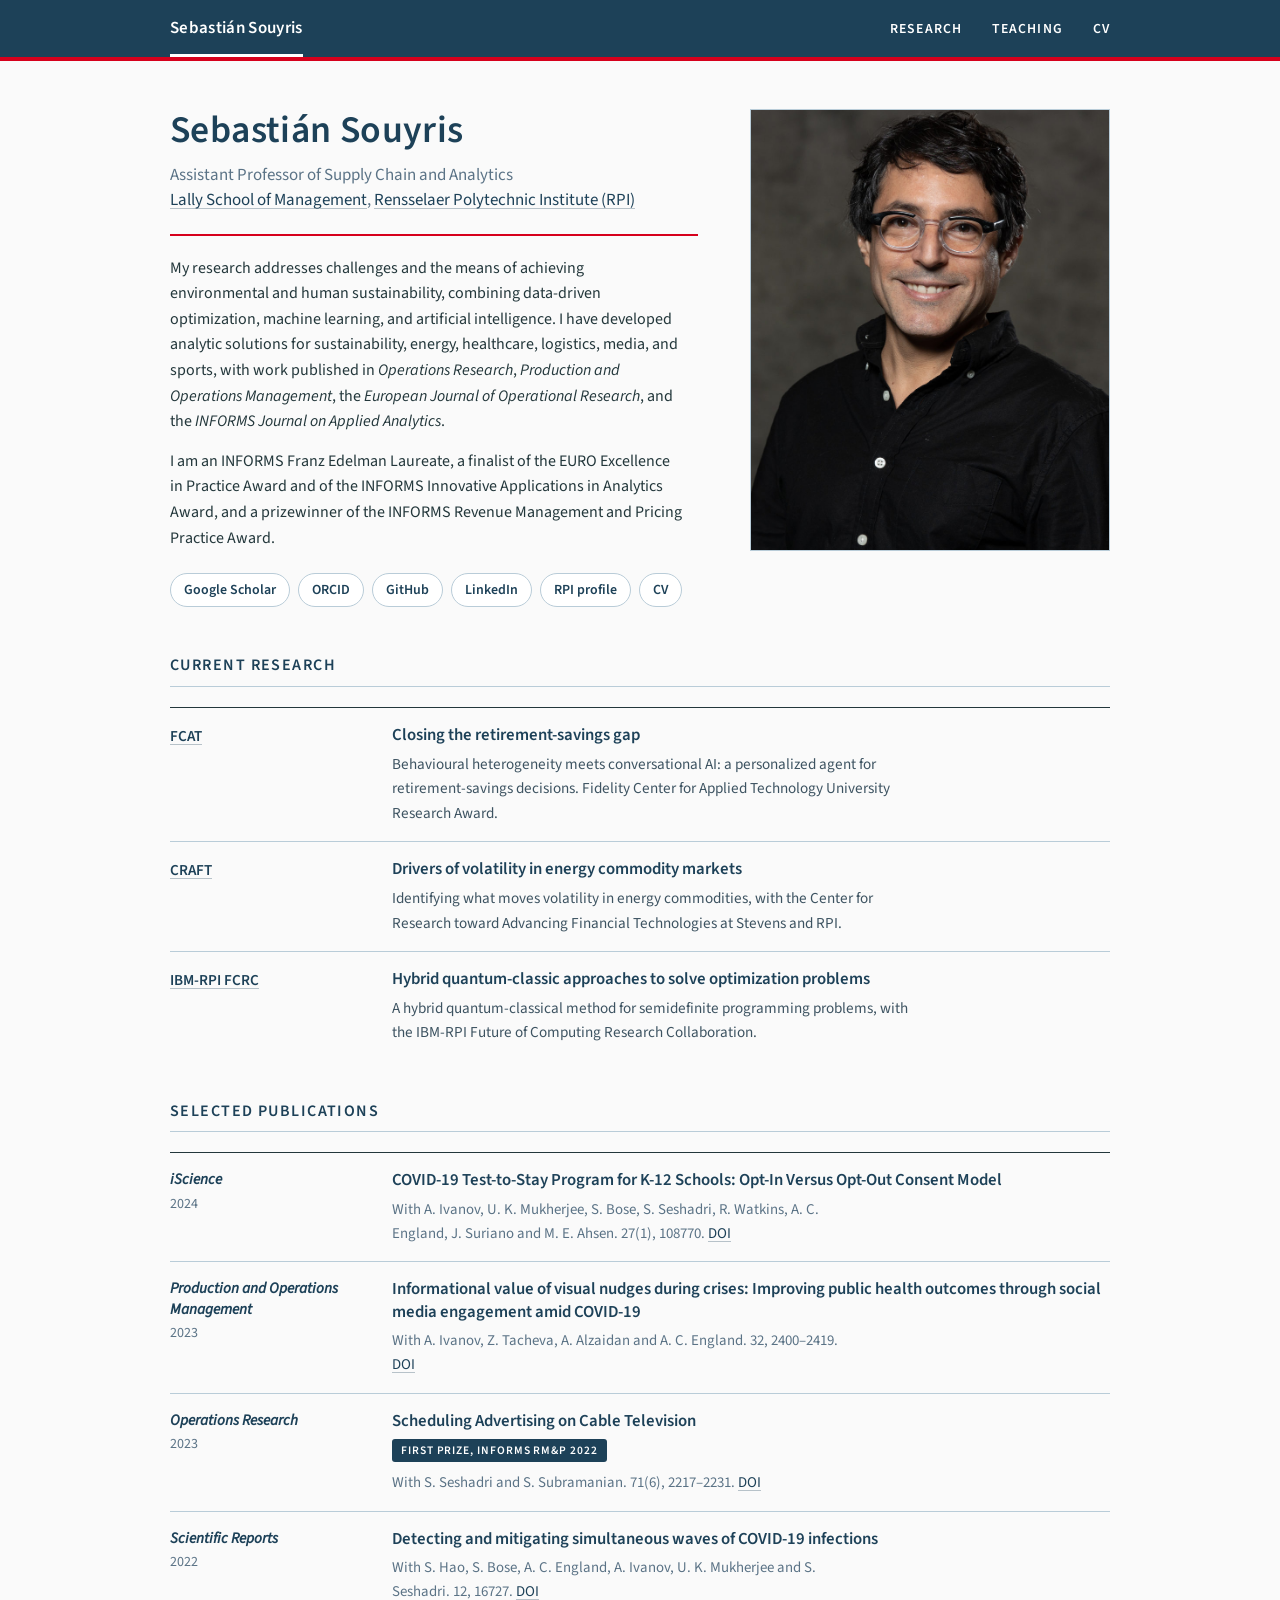
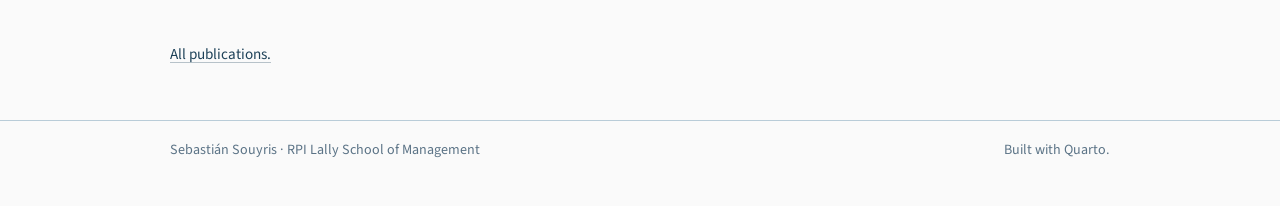
==== commit e028d5b3: "Publish 2026-09-21 20:01 UTC (src c8cedd8)" ====
--- a/index.html
+++ b/index.html
@@ -216,11 +216,59 @@
     </div>
   </div>
 
-  <!-- SELECTED PUBLICATIONS SITS ABOVE THE CURRENT BLOCK, ON PURPOSE.
-       Until September 2026 the front page named its journals and linked
-       to nothing: 217 words, 15 links, zero citations [measured]. A dean
-       or an editor who read one screen and left had seen an assertion
-       and no evidence.
+  <!-- CURRENT RESEARCH COMES FIRST [Sebastián, 21 September 2026]. Until
+       then the order was the reverse, publications and then this block,
+       so that the page ended on the current work. It now reads bio, what
+       is under way, then the record.
+
+       The one part of the site that goes stale on its own, so it is
+       three hand-written entries rather than a generated listing: a
+       listing page would need its own JS and CSS and would be the only
+       thing here reaching outside itself.
+
+       THE GUTTER HOLDS THE FUNDER AND NOTHING ELSE. It carried the year
+       above the funder and the role (PI, Co-PI) beside it until 21
+       September 2026; both came out. The funder link is a bare child of
+       `.when`, with no `<em>` around it, so it takes the weight and
+       colour the year had and sits on the title's baseline. The CV's
+       grants table still has the year, the role and the amount. -->
+  <section class="sec">
+    <h2>Current research</h2>
+    <div class="now">
+      <article>
+        <div class="when"><a href="https://www.fcatalyst.com/university-awards" target="_blank" rel="noopener">FCAT</a></div>
+        <div>
+          <h3>Closing the retirement-savings gap</h3>
+          <p>Behavioural heterogeneity meets conversational AI: a
+          personalized agent for retirement-savings decisions. Fidelity
+          Center for Applied Technology University Research Award.</p>
+        </div>
+      </article>
+      <article>
+        <div class="when"><a href="https://www.stevens.edu/craft" target="_blank" rel="noopener">CRAFT</a></div>
+        <div>
+          <h3>Drivers of volatility in energy commodity markets</h3>
+          <p>Identifying what moves volatility in energy commodities,
+          with the Center for Research toward Advancing Financial
+          Technologies at Stevens and RPI.</p>
+        </div>
+      </article>
+      <article>
+        <div class="when"><a href="https://fcrc.rpi.edu/" target="_blank" rel="noopener">IBM-RPI FCRC</a></div>
+        <div>
+          <h3>Hybrid quantum-classic approaches to solve optimization problems</h3>
+          <p>A hybrid quantum-classical method for semidefinite
+          programming problems, with the IBM-RPI Future of Computing
+          Research Collaboration.</p>
+        </div>
+      </article>
+    </div>
+  </section>
+
+  <!-- SELECTED PUBLICATIONS. Until September 2026 the front page named
+       its journals and linked to nothing: 217 words, 15 links, zero
+       citations [measured]. A dean or an editor who read one screen and
+       left had seen an assertion and no evidence.
 
        THE FOUR PAPERS ARE SEBASTIÁN'S CHOICE [21 September 2026]: the
        four most recent of 2022 to 2024, newest first. The first
@@ -229,23 +277,23 @@
        are no longer represented here, and iScience and Scientific
        Reports are here without being named in the bio.
 
-       WHY ABOVE RATHER THAN BELOW. The page is meant to END on the
-       current block, which is the decision that removed the four
-       navigation cards. Putting the record between the bio and the
-       current work keeps that ending, and it reads in the right order
-       anyway: the sentence, then its evidence, then what is next.
-
-       THE LEFT COLUMN IS THE JOURNAL, not the year. In the block below
-       it the year leads, because a project is placed in time. A paper is
-       placed by where it appeared, so the column reads down as
-       iScience, POM, Operations Research, Scientific Reports, which is
-       the credential doing its own work.
+       THE LEFT COLUMN LEADS WITH THE JOURNAL and the year sits under it.
+       A paper is placed by where it appeared, so the column reads down
+       as iScience, POM, Operations Research, Scientific Reports, which
+       is the credential doing its own work.
 
        Titles are exact and unabbreviated: an editor arriving here is
        checking one against a reference list. Author lists are cut to the
-       coauthors, since the whole page is his. Every DOI on this block is
-       the Crossref-resolved one, the same string publications.html
-       carries; the two have to stay in step. -->
+       coauthors, since the whole page is his.
+
+       THE DOI IS A SHORT LINK AT THE END OF THE "With" LINE [21
+       September 2026]. It was the full address on a line of its own in a
+       `.doi` span, as publications.html still sets it. The visible text
+       is "DOI" four times over, so each link carries an `aria-label`
+       with its own identifier; the label starts with the visible text,
+       which is what WCAG 2.5.3 asks. Every `href` is the
+       Crossref-resolved DOI, the same string publications.html carries;
+       the two have to stay in step. -->
   <section class="sec">
     <h2>Selected publications</h2>
     <div class="now now-pubs">
@@ -253,80 +301,40 @@
         <div class="when"><em>iScience</em>2024</div>
         <div>
           <h3>COVID-19 Test-to-Stay Program for K-12 Schools: Opt-In Versus Opt-Out Consent Model</h3>
-          <p>With A. Ivanov, U. K. Mukherjee, S. Bose, S. Seshadri, R. Watkins, A. C. England, J. Suriano and M. E. Ahsen. 27(1), 108770.</p>
-          <span class="doi"><a href="https://doi.org/10.1016/j.isci.2023.108770" target="_blank" rel="noopener">https://doi.org/10.1016/j.isci.2023.108770</a></span>
+          <p>With A. Ivanov, U. K. Mukherjee, S. Bose, S. Seshadri, R. Watkins, A. C. England, J. Suriano and M. E. Ahsen. 27(1), 108770. <a href="https://doi.org/10.1016/j.isci.2023.108770" target="_blank" rel="noopener" aria-label="DOI 10.1016/j.isci.2023.108770">DOI</a></p>
         </div>
       </article>
       <article>
         <div class="when"><em>Production and Operations Management</em>2023</div>
         <div>
           <h3>Informational value of visual nudges during crises: Improving public health outcomes through social media engagement amid COVID-19</h3>
-          <p>With A. Ivanov, Z. Tacheva, A. Alzaidan and A. C. England. 32, 2400–2419.</p>
-          <span class="doi"><a href="https://doi.org/10.1111/poms.13982" target="_blank" rel="noopener">https://doi.org/10.1111/poms.13982</a></span>
+          <p>With A. Ivanov, Z. Tacheva, A. Alzaidan and A. C. England. 32, 2400–2419. <a href="https://doi.org/10.1111/poms.13982" target="_blank" rel="noopener" aria-label="DOI 10.1111/poms.13982">DOI</a></p>
         </div>
       </article>
       <article>
         <div class="when"><em>Operations Research</em>2023</div>
         <div>
           <h3>Scheduling Advertising on Cable Television</h3><span class="mark"><a href="https://www.informs.org/Recognizing-Excellence/Community-Prizes/Revenue-Management-and-Pricing/Revenue-Management-and-Pricing-Practice-Award" target="_blank" rel="noopener">First prize, INFORMS RM&amp;P 2022</a></span>
-          <p>With S. Seshadri and S. Subramanian. 71(6), 2217–2231.</p>
-          <span class="doi"><a href="https://doi.org/10.1287/opre.2022.2430" target="_blank" rel="noopener">https://doi.org/10.1287/opre.2022.2430</a></span>
+          <p>With S. Seshadri and S. Subramanian. 71(6), 2217–2231. <a href="https://doi.org/10.1287/opre.2022.2430" target="_blank" rel="noopener" aria-label="DOI 10.1287/opre.2022.2430">DOI</a></p>
         </div>
       </article>
       <article>
         <div class="when"><em>Scientific Reports</em>2022</div>
         <div>
           <h3>Detecting and mitigating simultaneous waves of COVID-19 infections</h3>
-          <p>With S. Hao, S. Bose, A. C. England, A. Ivanov, U. K. Mukherjee and S. Seshadri. 12, 16727.</p>
-          <span class="doi"><a href="https://doi.org/10.1038/s41598-022-20224-5" target="_blank" rel="noopener">https://doi.org/10.1038/s41598-022-20224-5</a></span>
+          <p>With S. Hao, S. Bose, A. C. England, A. Ivanov, U. K. Mukherjee and S. Seshadri. 12, 16727. <a href="https://doi.org/10.1038/s41598-022-20224-5" target="_blank" rel="noopener" aria-label="DOI 10.1038/s41598-022-20224-5">DOI</a></p>
         </div>
       </article>
     </div>
     <p class="more"><a href="publications.html">All publications.</a></p>
   </section>
-
-  <!-- The one part of the site that goes stale on its own, so it is
-       three hand-written entries rather than a generated listing: a
-       listing page would need its own JS and CSS and would be the only
-       thing here reaching outside itself. -->
-  <section class="sec">
-    <h2>Current research</h2>
-    <div class="now">
-      <article>
-        <div class="when">2026<em><a href="https://www.fcatalyst.com/university-awards" target="_blank" rel="noopener">FCAT</a> · PI</em></div>
-        <div>
-          <h3>Closing the retirement-savings gap</h3>
-          <p>Behavioural heterogeneity meets conversational AI: a
-          personalized agent for retirement-savings decisions. Fidelity
-          Center for Applied Technology University Research Award.</p>
-        </div>
-      </article>
-      <article>
-        <div class="when">2025<em><a href="https://www.stevens.edu/craft" target="_blank" rel="noopener">CRAFT</a> · PI</em></div>
-        <div>
-          <h3>Drivers of volatility in energy commodity markets</h3>
-          <p>Identifying what moves volatility in energy commodities,
-          with the Center for Research toward Advancing Financial
-          Technologies at Stevens and RPI.</p>
-        </div>
-      </article>
-      <article>
-        <div class="when">2025<em><a href="https://fcrc.rpi.edu/" target="_blank" rel="noopener">IBM-RPI FCRC</a> · Co-PI</em></div>
-        <div>
-          <h3>Hybrid quantum-classic approaches to solve optimization problems</h3>
-          <p>A hybrid quantum-classical method for semidefinite
-          programming problems, with the IBM-RPI Future of Computing
-          Research Collaboration.</p>
-        </div>
-      </article>
-    </div>
-  </section>
-  <!-- THE PAGE ENDS HERE, ON PURPOSE. A four-block `nav.ways` sat below
-       this section with one card per page. It repeated the top bar, which
-       is on every page and already carries the same four destinations,
-       and it was removed with nothing in its place [Sebastián, Sept 2026].
-       The `.ways` rules went out of site.css with it rather than being
-       left as dead CSS; recover both from git history if wanted. -->
+  <!-- THE PAGE ENDS HERE, ON PURPOSE. A four-block `nav.ways` sat at the
+       foot of the page with one card per page. It repeated the top bar,
+       which is on every page and already carries the same four
+       destinations, and it was removed with nothing in its place
+       [Sebastián, Sept 2026]. The `.ways` rules went out of site.css
+       with it rather than being left as dead CSS; recover both from git
+       history if wanted. -->
 </div>
 
 </main>
--- a/assets/site.css
+++ b/assets/site.css
@@ -518,7 +518,13 @@
 
    The first row takes the dark rule and the rest a grey one, so the
    block reads as one table with a head rather than three separate
-   things. */
+   things.
+
+   SINCE 21 SEPTEMBER 2026 THE CURRENT BLOCK'S GUTTER HOLDS THE FUNDER
+   ALONE. The year and the role came out of index.qmd, and the funder
+   link is a bare child of `.when`, so it takes the weight and colour
+   the year had. `.now .when em` below still styles the second gutter
+   line, which only the publications variant uses now. */
 .now { margin-top: 20px; }
 .now > article {
   display: grid; grid-template-columns: 12em 1fr; gap: 30px;
@@ -542,14 +548,13 @@
 .now p { margin: 6px 0 0; font-size: .95rem; color: #3d5361; max-width: 66ch; }
 
 /* THE SELECTED-PUBLICATIONS VARIANT. Same rows, one thing inverted: the
-   gutter leads with the journal rather than the year, because a paper is
-   placed by where it appeared and a project is placed in time. Read down
-   the column and it says Operations Research, POM, INFORMS Journal on
-   Applied Analytics, EJOR, which is the front page's argument set as a
-   list.
-
-   The journal is italic and takes the weight; the year drops to the
-   muted second line the funder occupies in the block below. Journal
+   gutter leads with the journal and the year sits under it, because a
+   paper is placed by where it appeared. Read down the column and it says
+   iScience, POM, Operations Research, Scientific Reports, which is the
+   front page's argument set as a list.
+
+   The journal is italic and takes the weight; the year drops to a muted
+   second line. Journal
    names run long, so this column wraps to two and three lines by design,
    and the tightened line-height keeps a wrap from reading as two
    separate entries. */
@@ -577,8 +582,8 @@
    as "all". */
 p.more { margin: 22px 0 0; font-size: .95rem; }
 
-/* NOTHING FOLLOWS THE CURRENT BLOCK ON THE HOME PAGE. A `.ways` grid of
-   four link blocks lived here and was removed with nothing in its place
+/* NOTHING FOLLOWS THE TWO `.now` BLOCKS ON THE HOME PAGE. A `.ways` grid
+   of four link blocks lived here and was removed with nothing in its place
    [Sebastián, Sept 2026]: it restated the top bar's four destinations one
    screen lower. Its rules are gone rather than orphaned; `git log -p
    assets/site.css` has them if the decision is revisited. */
@@ -733,8 +738,8 @@
   .hero h1 { font-size: 2rem; }
 }
 @media (max-width: 620px) {
-  /* The year column has nowhere to sit at this width, so the row
-     becomes two stacked blocks and the year leads. */
+  /* The gutter column has nowhere to sit at this width, so the row
+     becomes two stacked blocks and the gutter's content leads. */
   .now > article { grid-template-columns: 1fr; gap: 6px; }
   /* The box keeps its shape and moves to its own line, rather than
      stretching the width of the column or forcing the title to wrap
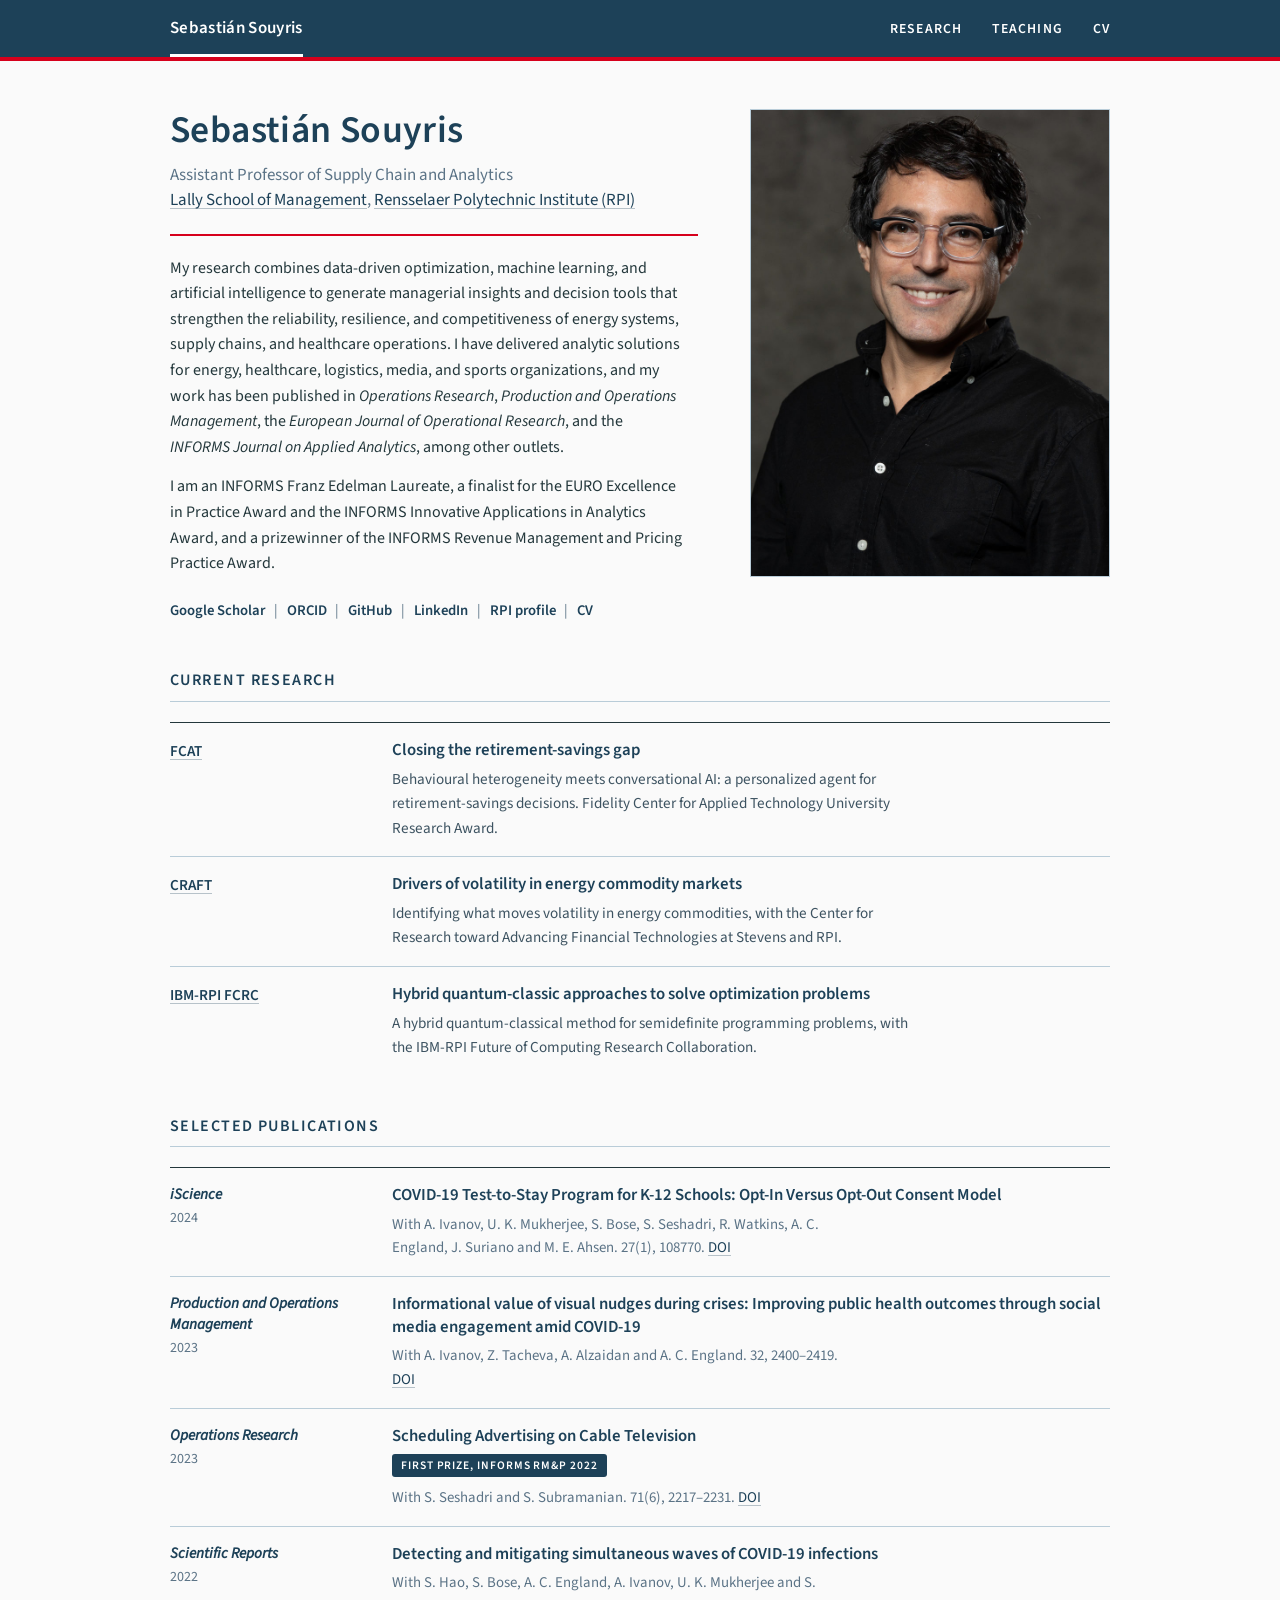
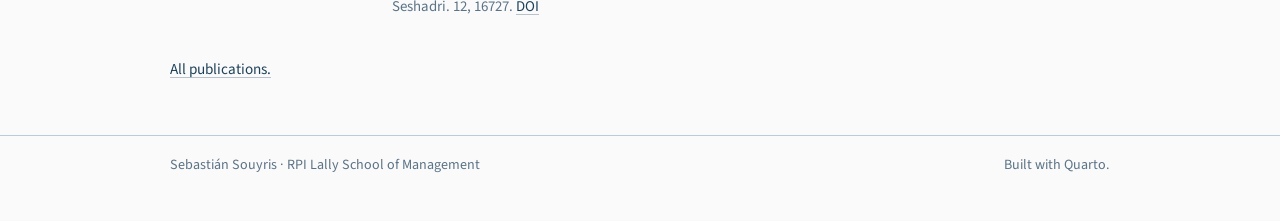
==== commit 8f3c284a: "Publish 2026-10-31 18:47 UTC (src b407838)" ====
--- a/index.html
+++ b/index.html
@@ -179,19 +179,10 @@
       <a href="https://lally.rpi.edu/" target="_blank" rel="noopener">Lally School of Management</a>,
       <a href="https://www.rpi.edu/" target="_blank" rel="noopener">Rensselaer Polytechnic Institute (RPI)</a></p>
       <div class="rule"></div>
-      <p class="bio">My research addresses challenges and the means of
-      achieving environmental and human sustainability, combining
-      data-driven optimization, machine learning, and artificial
-      intelligence. I have developed analytic solutions for
-      sustainability, energy, healthcare, logistics, media, and sports,
-      with work published in <em>Operations Research</em>,
-      <em>Production and Operations Management</em>, the <em>European
-      Journal of Operational Research</em>, and the <em>INFORMS Journal
-      on Applied Analytics</em>.</p>
-      <p class="bio">I am an INFORMS Franz Edelman Laureate, a finalist
-      of the EURO Excellence in Practice Award and of the INFORMS
-      Innovative Applications in Analytics Award, and a prizewinner of
-      the INFORMS Revenue Management and Pricing Practice Award.</p>
+      <p class="bio">
+      My research combines data-driven optimization, machine learning, and artificial intelligence to generate managerial insights and decision tools that strengthen the reliability, resilience, and competitiveness of energy systems, supply chains, and healthcare operations. I have delivered analytic solutions for energy, healthcare, logistics, media, and sports organizations, and my work has been published in <em>Operations Research</em>, <em>Production and Operations Management</em>, the <em>European Journal of Operational Research</em>, and the <em>INFORMS Journal on Applied Analytics</em>, among other outlets.</p> 
+      
+      <p class="bio">I am an INFORMS Franz Edelman Laureate, a finalist for the EURO Excellence in Practice Award and the INFORMS Innovative Applications in Analytics Award, and a prizewinner of the INFORMS Revenue Management and Pricing Practice Award.</p>
     </div>
 
     <!-- The `width`/`height` attributes are the file's real pixel
--- a/assets/site.css
+++ b/assets/site.css
@@ -389,7 +389,7 @@
 .hero-text { grid-column: 1; grid-row: 1; }
 /* The chips span BOTH columns. Held to column 1 they were confined to
    the text's 540px and the sixth one wrapped to a second line; across
-   the full 940px the six sit on one row, and the run of pills anchors
+   the full 940px the six sit on one row, and the run of links anchors
    the whole hero block rather than just the prose half. */
 .hero .chips { grid-column: 1 / -1; grid-row: 2; }
 .hero img.portrait {
@@ -428,20 +428,23 @@
 .hero p.bio { margin: 0 0 14px; max-width: var(--bio-measure); }
 .hero p.bio:last-child { margin-bottom: 0; }
 
-.chips { display: flex; flex-wrap: wrap; gap: 8px; margin: 22px 0 0; }
-.chips a {
-  border: 1px solid var(--gray); background: #fff; color: var(--deckblue);
-  padding: 5px 13px; border-radius: 999px; font-size: .87rem;
-  text-decoration: none; font-weight: 600;
-}
-/* BLUE IS THE DEFAULT PILL, not red. A filled pill is a strong shape
-   and red made it an alert; the deck blue is the nav bar's own colour,
-   so a filled pill reads as part of the site. Red survives as a line,
-   in the nav underline and the hero rule, where it points rather than
-   fills. */
-.chips a:hover, .chips a:focus {
-  background: var(--deckblue); border-color: var(--deckblue); color: #fff;
-  text-decoration: none;
+.chips {
+  display: flex; flex-wrap: wrap; align-items: baseline;
+  gap: 4px 0; margin: 22px 0 0; font-size: .92rem;
+}
+.chips a { font-weight: 600; }
+/* PLAIN LINKS WITH A BAR BETWEEN THEM [Sebastián, 23 September 2026].
+   They were pills until then, a bordered rounded box per link, and the
+   pill had come to read as a template's shape. The bar is drawn by the
+   stylesheet so the markup of every row stays a bare list of links.
+   It is inline-block, so the link's hover underline does not run under
+   it, and the `/ ""` gives it empty alternative text, so a screen
+   reader does not announce "vertical line" between links. A row that
+   wraps opens its second line with a bar. */
+.chips a + a::before {
+  content: "|"; content: "|" / "";
+  display: inline-block; margin: 0 .6em;
+  color: var(--muted); font-weight: 400;
 }
 /* `.chips span` was here, for a chip that is a label rather than a link.
    No such chip exists on any page [measured], so the rule is gone. The
@@ -454,8 +457,8 @@
    the sixth one except by scrolling past five. Every other page here is
    one or two screens and needs nothing.
 
-   It reuses the pill rather than inventing a second shape, and the row
-   is LABELLED instead of arrowed. Ten chips each carrying a down-arrow
+   It reuses the chip row rather than inventing a second shape, and the row
+   is LABELLED instead of arrowed. Ten links each carrying a down-arrow
    is ten decorative characters in one line; the eyebrow says the same
    thing once, in the uppercase letterspaced treatment the section
    headings already use, so the row reads as a heading with its contents
@@ -478,6 +481,18 @@
   margin-right: 4px;
 }
 .jumps .chips { margin: 0; }
+/* The CV page opens on its index, with no page head above it, so there
+   is nothing for the hairline to separate. The 26px margin and 14px
+   padding stay, and together they are the 40px `.pagehead` put above a
+   page's first line. */
+.jumps.lead { border-top: none; }
+
+/* In the document, off the screen. The CV page's h1 uses it: the visible
+   heading was removed on 21 September 2026 and the outline keeps it. */
+.vh {
+  position: absolute; width: 1px; height: 1px; overflow: hidden;
+  clip-path: inset(50%); white-space: nowrap;
+}
 
 /* THE BAR IS STICKY, so a heading jumped to lands underneath it without
    this. --barclear is the bar's measured height, published by the seven
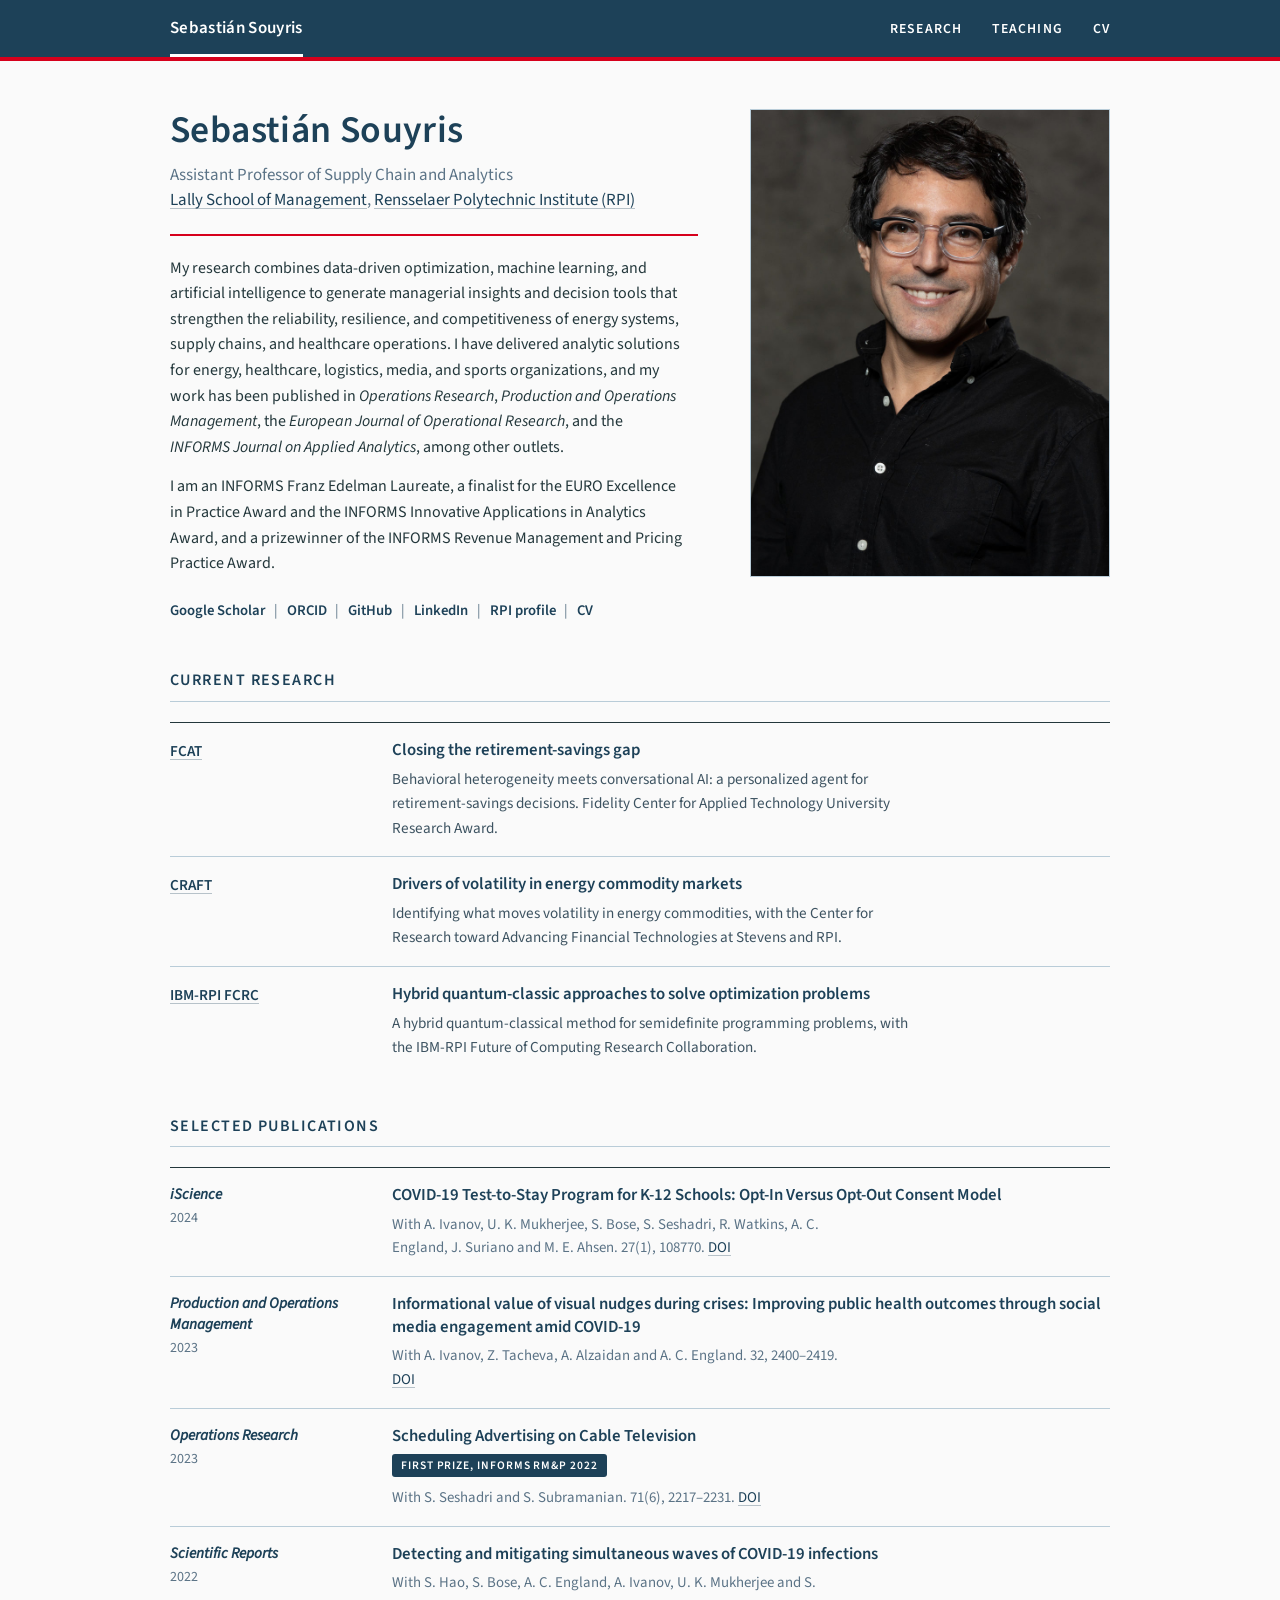
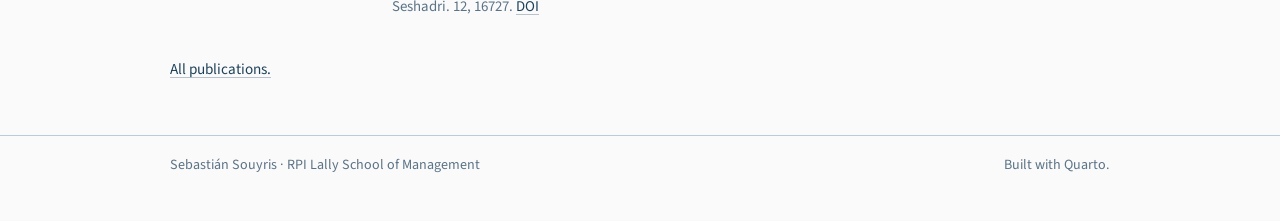
==== commit 36ebaf98: "Publish 2026-11-04 17:52 UTC (src 7168a1f)" ====
--- a/index.html
+++ b/index.html
@@ -230,7 +230,7 @@
         <div class="when"><a href="https://www.fcatalyst.com/university-awards" target="_blank" rel="noopener">FCAT</a></div>
         <div>
           <h3>Closing the retirement-savings gap</h3>
-          <p>Behavioural heterogeneity meets conversational AI: a
+          <p>Behavioral heterogeneity meets conversational AI: a
           personalized agent for retirement-savings decisions. Fidelity
           Center for Applied Technology University Research Award.</p>
         </div>
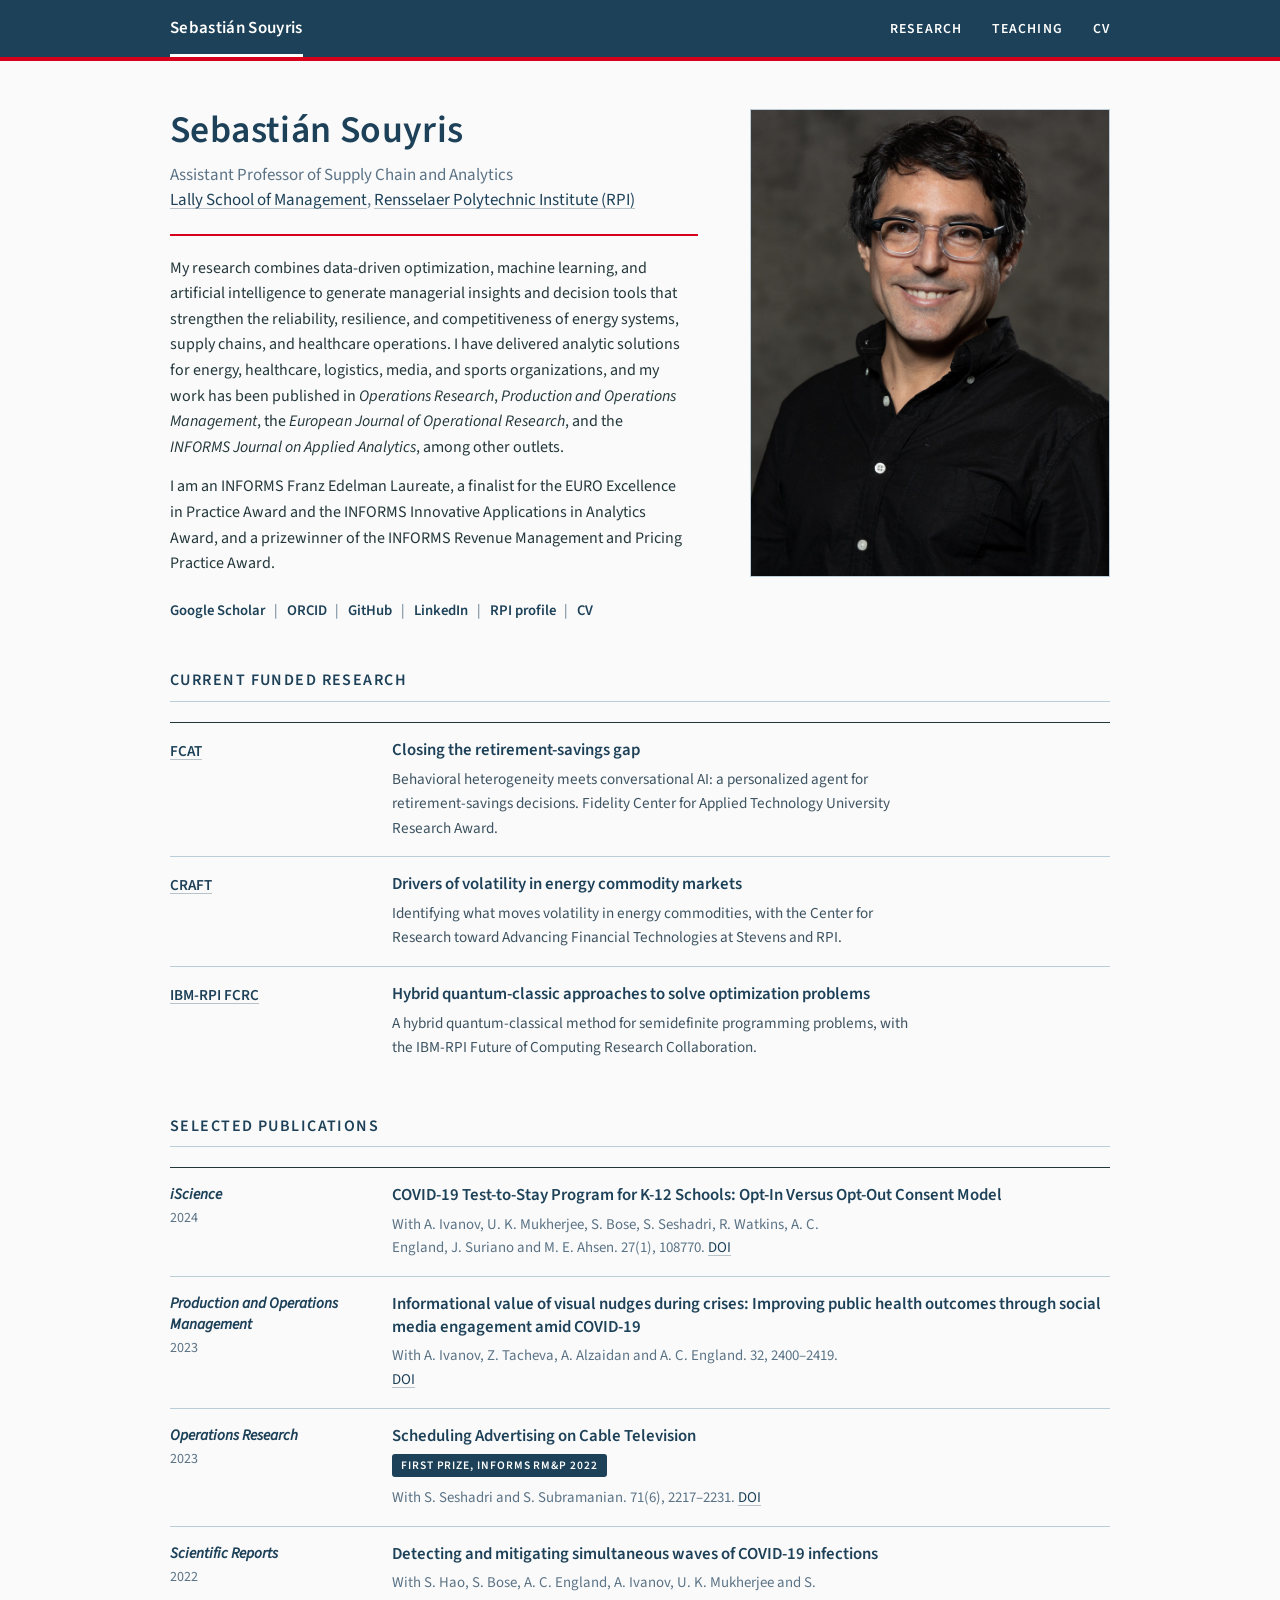
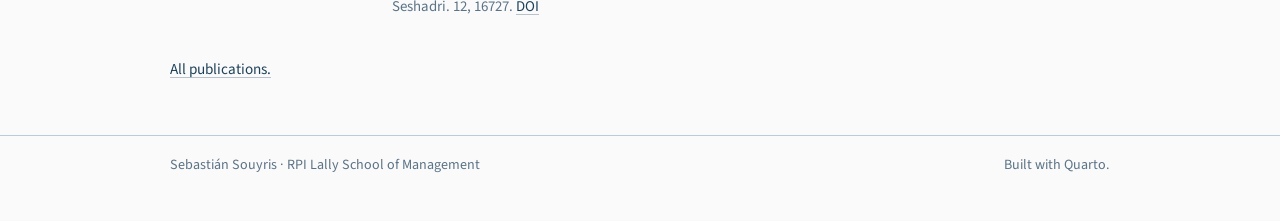
==== commit 61a12b00: "Publish 2026-11-04 17:54 UTC (src 6ecf0f1)" ====
--- a/index.html
+++ b/index.html
@@ -224,7 +224,7 @@
        colour the year had and sits on the title's baseline. The CV's
        grants table still has the year, the role and the amount. -->
   <section class="sec">
-    <h2>Current research</h2>
+    <h2>Current funded research</h2>
     <div class="now">
       <article>
         <div class="when"><a href="https://www.fcatalyst.com/university-awards" target="_blank" rel="noopener">FCAT</a></div>
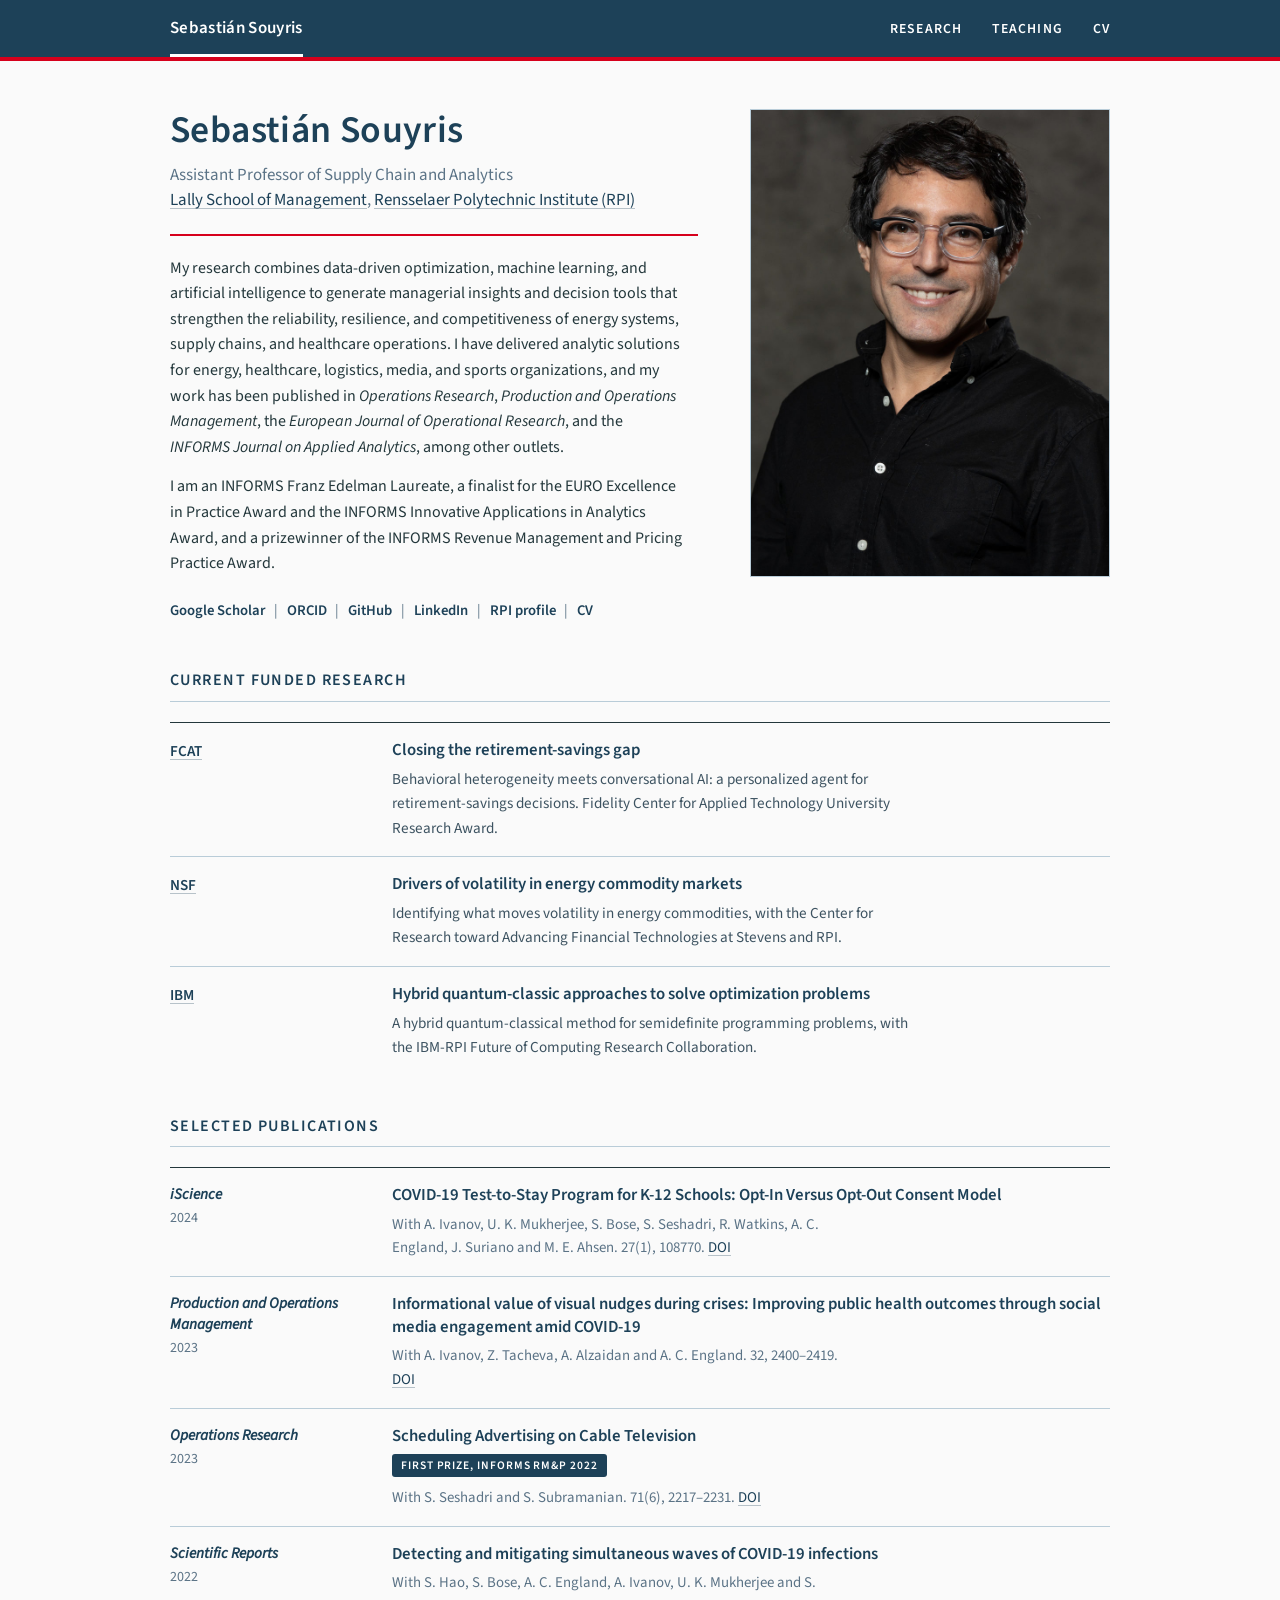
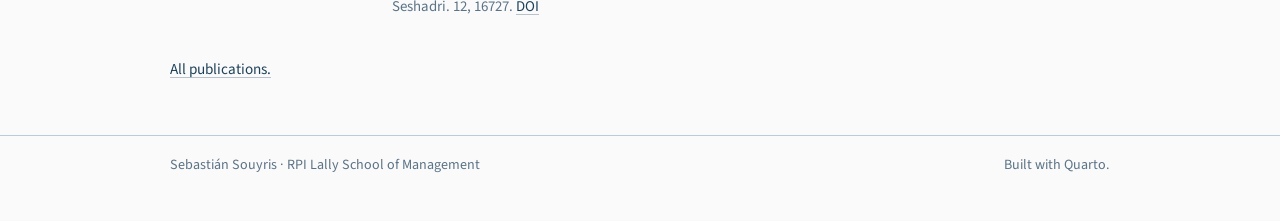
==== commit 84b070fa: "Publish 2026-11-12 00:53 UTC (src 9e0cca5)" ====
--- a/index.html
+++ b/index.html
@@ -236,7 +236,7 @@
         </div>
       </article>
       <article>
-        <div class="when"><a href="https://www.stevens.edu/craft" target="_blank" rel="noopener">CRAFT</a></div>
+        <div class="when"><a href="https://www.stevens.edu/craft" target="_blank" rel="noopener">NSF</a></div>
         <div>
           <h3>Drivers of volatility in energy commodity markets</h3>
           <p>Identifying what moves volatility in energy commodities,
@@ -245,7 +245,7 @@
         </div>
       </article>
       <article>
-        <div class="when"><a href="https://fcrc.rpi.edu/" target="_blank" rel="noopener">IBM-RPI FCRC</a></div>
+        <div class="when"><a href="https://fcrc.rpi.edu/" target="_blank" rel="noopener">IBM</a></div>
         <div>
           <h3>Hybrid quantum-classic approaches to solve optimization problems</h3>
           <p>A hybrid quantum-classical method for semidefinite
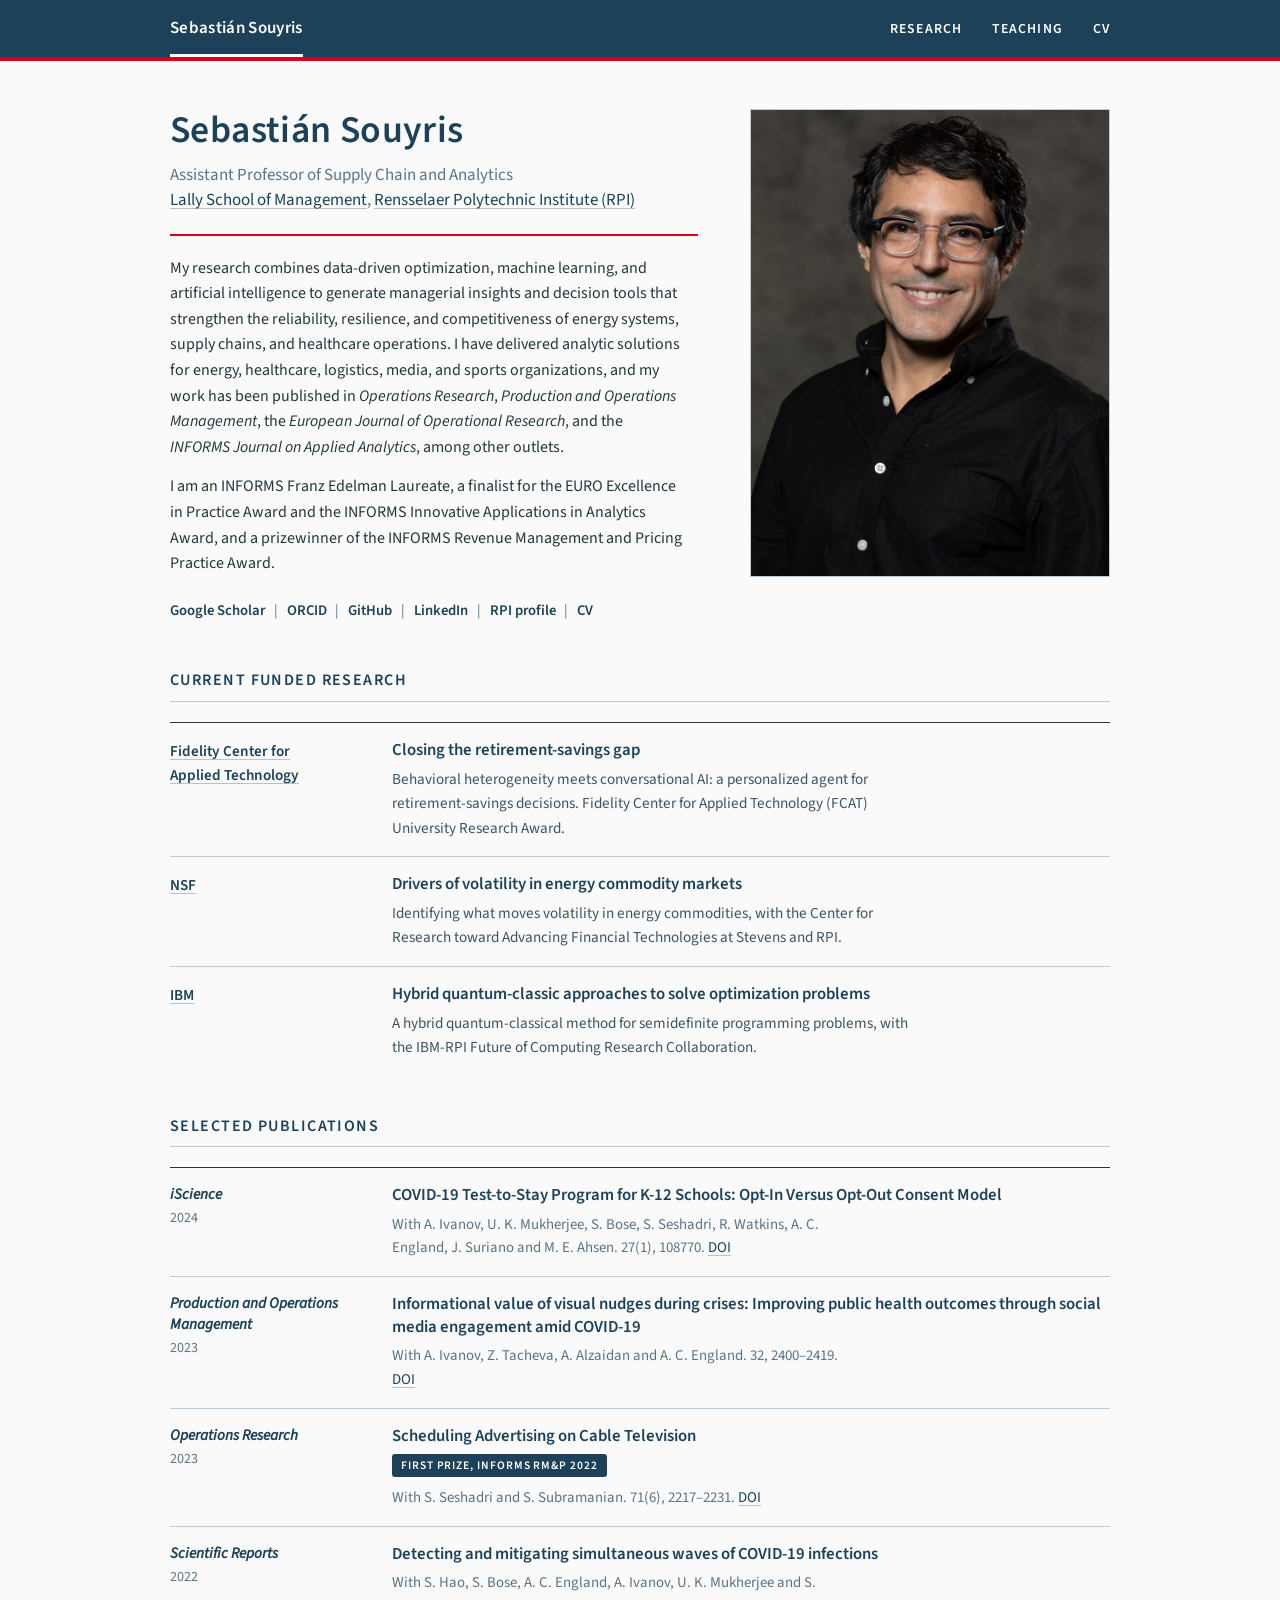
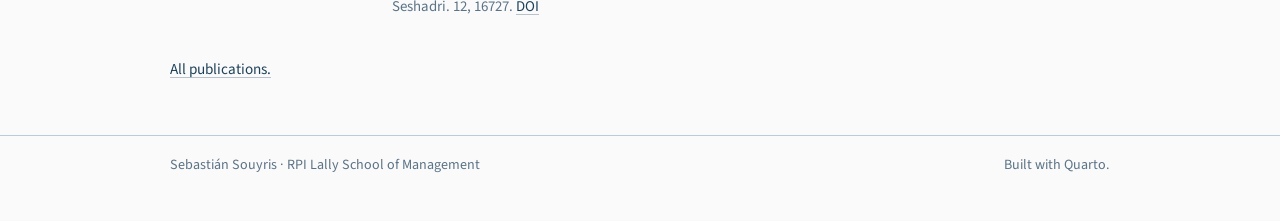
==== commit 586ff5a8: "Publish 2026-11-12 01:03 UTC (src 80eacc5)" ====
--- a/index.html
+++ b/index.html
@@ -227,12 +227,12 @@
     <h2>Current funded research</h2>
     <div class="now">
       <article>
-        <div class="when"><a href="https://www.fcatalyst.com/university-awards" target="_blank" rel="noopener">FCAT</a></div>
+        <div class="when"><a href="https://www.fcatalyst.com/university-awards" target="_blank" rel="noopener">Fidelity Center for<br>Applied Technology</a></div>
         <div>
           <h3>Closing the retirement-savings gap</h3>
           <p>Behavioral heterogeneity meets conversational AI: a
           personalized agent for retirement-savings decisions. Fidelity
-          Center for Applied Technology University Research Award.</p>
+          Center for Applied Technology (FCAT) University Research Award.</p>
         </div>
       </article>
       <article>
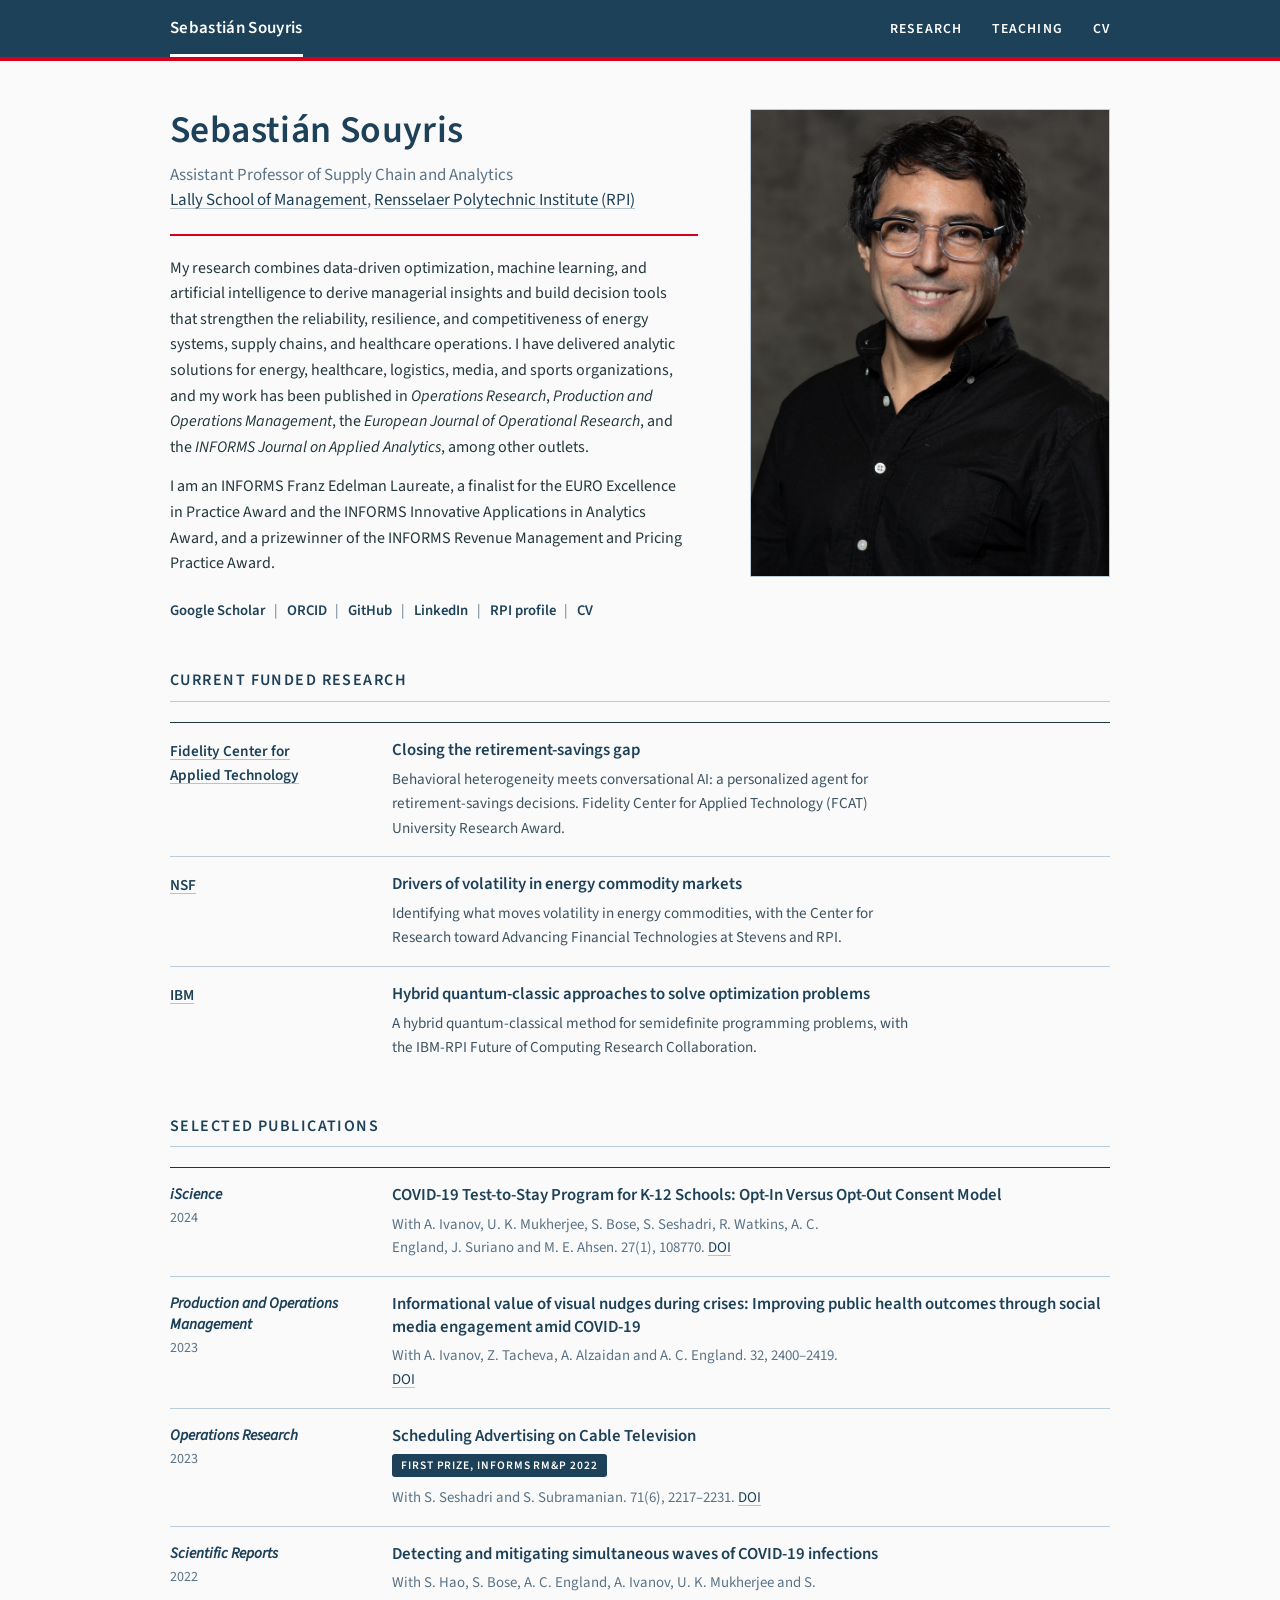
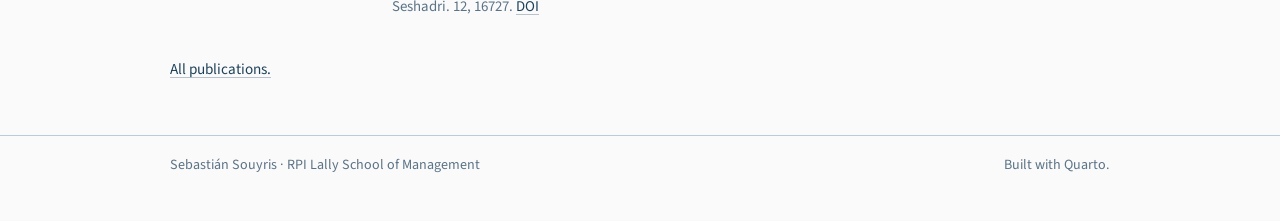
==== commit 9f443152: "Publish 2026-11-18 20:25 UTC (src d43cd12)" ====
--- a/index.html
+++ b/index.html
@@ -180,7 +180,7 @@
       <a href="https://www.rpi.edu/" target="_blank" rel="noopener">Rensselaer Polytechnic Institute (RPI)</a></p>
       <div class="rule"></div>
       <p class="bio">
-      My research combines data-driven optimization, machine learning, and artificial intelligence to generate managerial insights and decision tools that strengthen the reliability, resilience, and competitiveness of energy systems, supply chains, and healthcare operations. I have delivered analytic solutions for energy, healthcare, logistics, media, and sports organizations, and my work has been published in <em>Operations Research</em>, <em>Production and Operations Management</em>, the <em>European Journal of Operational Research</em>, and the <em>INFORMS Journal on Applied Analytics</em>, among other outlets.</p> 
+      My research combines data-driven optimization, machine learning, and artificial intelligence to derive managerial insights and build decision tools that strengthen the reliability, resilience, and competitiveness of energy systems, supply chains, and healthcare operations. I have delivered analytic solutions for energy, healthcare, logistics, media, and sports organizations, and my work has been published in <em>Operations Research</em>, <em>Production and Operations Management</em>, the <em>European Journal of Operational Research</em>, and the <em>INFORMS Journal on Applied Analytics</em>, among other outlets.</p> 
       
       <p class="bio">I am an INFORMS Franz Edelman Laureate, a finalist for the EURO Excellence in Practice Award and the INFORMS Innovative Applications in Analytics Award, and a prizewinner of the INFORMS Revenue Management and Pricing Practice Award.</p>
     </div>
